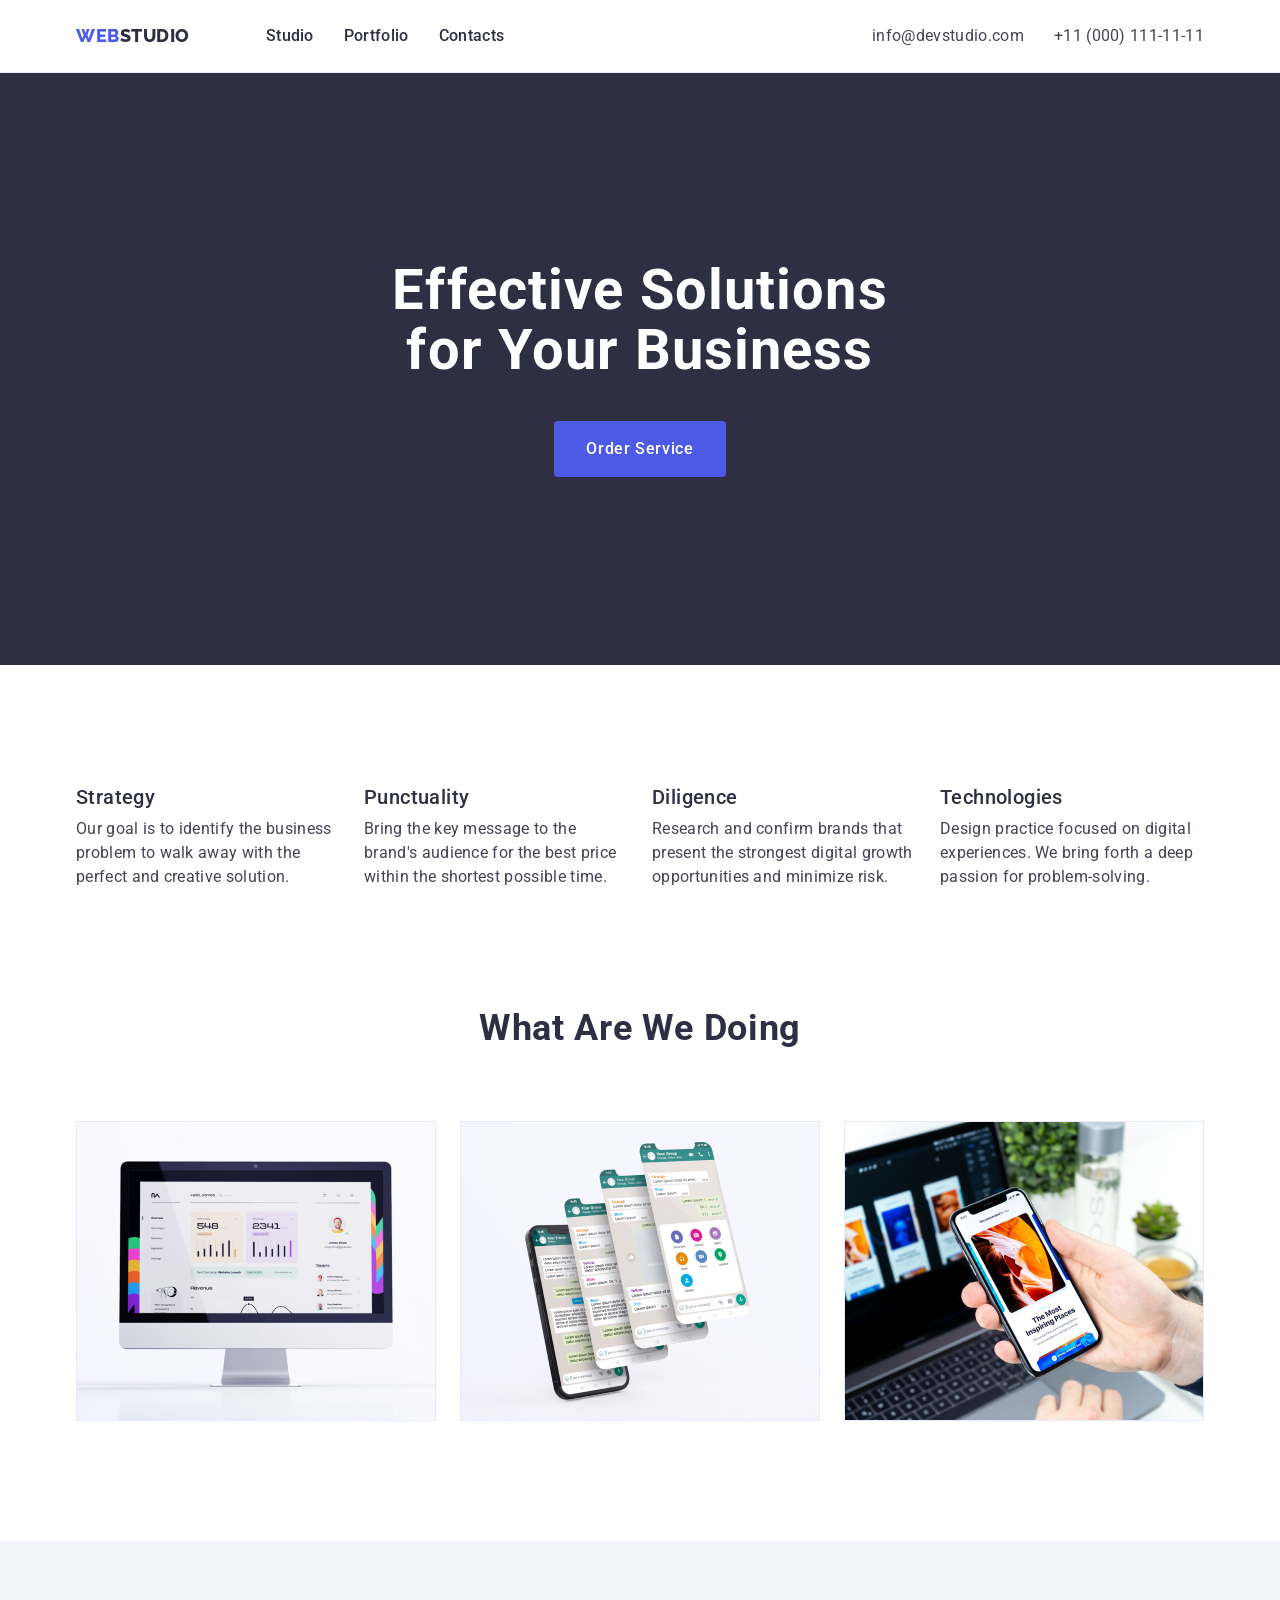
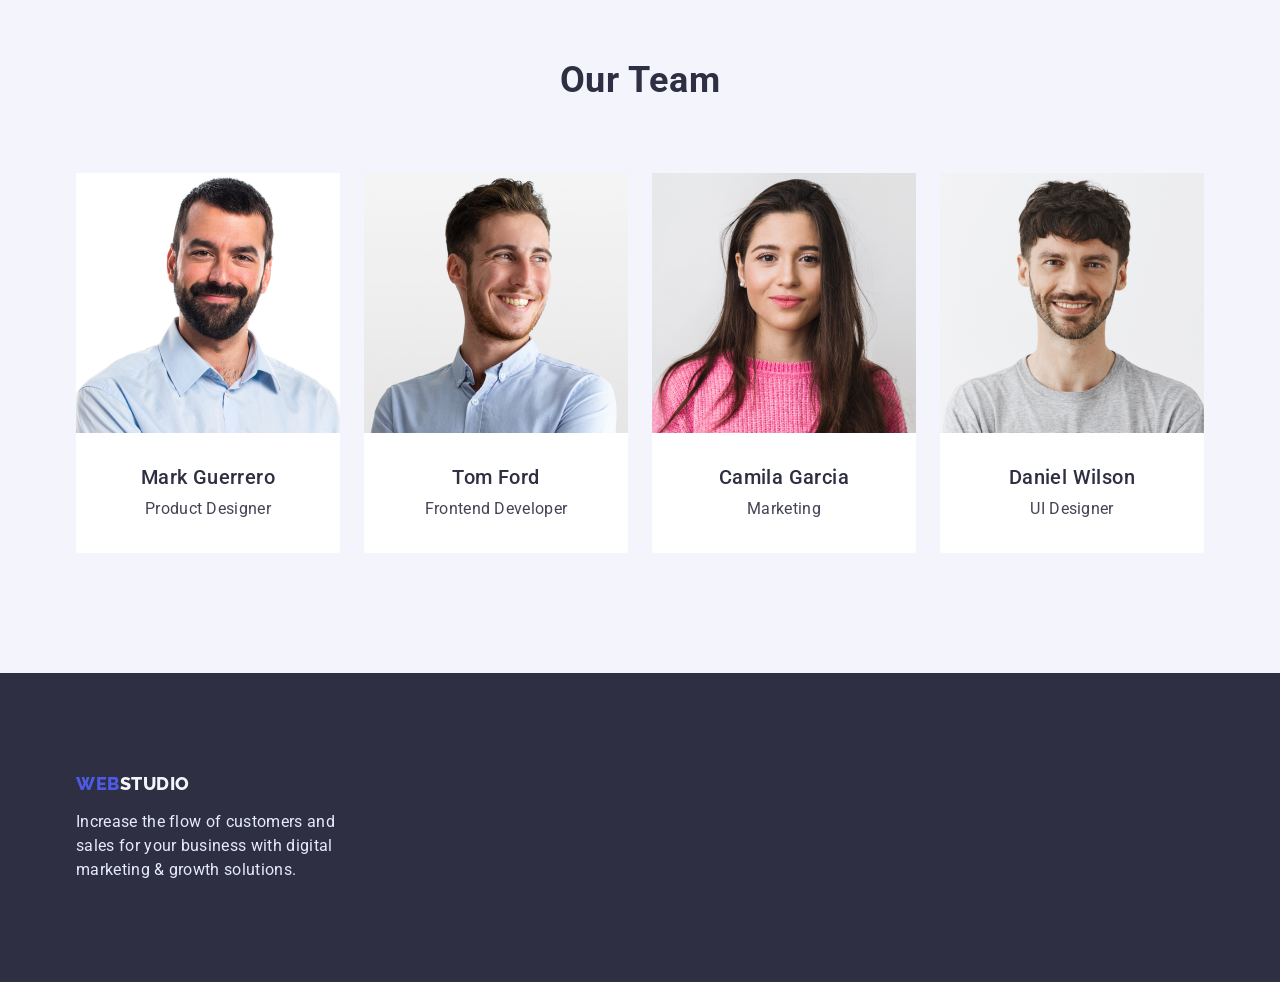
==== index.html @ 7008631b "1.3" ====
<!DOCTYPE html>
<html lang="en">
  <head>
    <meta charset="UTF-8" />
    <meta http-equiv="X-UA-Compatible" content="IE=edge" />
    <meta name="viewport" content="width=device-width, initial-scale=1.0" />
    <title>goit-markup-hw-03</title>
    <link rel="preconnect" href="https://fonts.googleapis.com" />
    <link rel="preconnect" href="https://fonts.gstatic.com" crossorigin />
    <link
      href="https://fonts.googleapis.com/css2?family=Raleway:wght@800&family=Roboto:wght@400;500;700;900&display=swap"
      rel="stylesheet"
    />
    <link
      rel="stylesheet"
      href="https://cdnjs.cloudflare.com/ajax/libs/modern-normalize/1.0.0/modern-normalize.min.css"
    />
    <link rel="stylesheet" href="./css/styles.css" />
  </head>
  <body>
    <!-- header -->
    <header class="header-styles header">
      <div class="container">
        <div class="header-container">
          <nav class="header-cont-nav">
            <a href="./index.html" class="logo-header"
              ><span class="logo-web">Web</span>Studio</a
            >
            <ul class="list-elements header-list-menu">
              <li>
                <a
                  href="./index.html"
                  class="navigation-link-styles header-nav-link"
                  >Studio</a
                >
              </li>
              <li>
                <a
                  href="./portfolio.html"
                  class="navigation-link-styles header-nav-link"
                  >Portfolio</a
                >
              </li>
              <li>
                <a href="" class="navigation-link-styles header-nav-link"
                  >Contacts</a
                >
              </li>
            </ul>
          </nav>
          <address>
            <ul class="list-elements header-list-menu">
              <li>
                <a href="mailto:info@devstudio.com" class="address-styles"
                  >info@devstudio.com</a
                >
              </li>
              <li>
                <a href="tel:+110001111111" class="address-styles"
                  >+11 (000) 111-11-11</a
                >
              </li>
            </ul>
          </address>
        </div>
      </div>
    </header>
    <!-- main -->
    <main>
      <!-- section one -->
      <section class="background-clr-sec-one section hero-sec-pos">
        <div class="container">
          <h1 class="hero-title">Effective Solutions for Your Business</h1>
          <button type="button" class="buttons buttons-hero-position">
            Order Service
          </button>
        </div>
      </section>
      <!-- section two -->
      <section class="section add-sec">
        <div class="container">
          <div class="section-two-container">
            <h2 class="title-section-two visually-hidden">Our advantages</h2>
            <ul class="list-elements sec-two-list">
              <li>
                <h3 class="heading-advantages title-sec-two-pos">Strategy</h3>
                <p class="description-advantages">
                  Our goal is to identify the business problem to walk away with
                  the perfect and creative solution.
                </p>
              </li>
              <li>
                <h3 class="heading-advantages title-sec-two-pos">
                  Punctuality
                </h3>
                <p class="description-advantages">
                  Bring the key message to the brand's audience for the best
                  price within the shortest possible time.
                </p>
              </li>
              <li>
                <h3 class="heading-advantages title-sec-two-pos">Diligence</h3>
                <p class="description-advantages">
                  Research and confirm brands that present the strongest digital
                  growth opportunities and minimize risk.
                </p>
              </li>
              <li>
                <h3 class="heading-advantages title-sec-two-pos">
                  Technologies
                </h3>
                <p class="description-advantages">
                  Design practice focused on digital experiences. We bring forth
                  a deep passion for problem-solving.
                </p>
              </li>
            </ul>
          </div>
        </div>
      </section>
      <!-- section three -->
      <section class="section">
        <div class="container">
          <h2 class="title-section-three">What are we doing</h2>
          <ul class="list-elements list-sec-three">
            <li>
              <img
                src="./images/rectangle-one-opt.jpg"
                alt="Web pages based on MacOS"
                width="360"
              />
            </li>
            <li>
              <img
                src="./images/rectangle-two-opt.jpg"
                alt="Mobile web pages"
                width="360"
              />
            </li>
            <li>
              <img
                src="./images/rectangle-three-opt.jpg"
                alt="Desktop web pages"
                width="360"
              />
            </li>
          </ul>
        </div>
      </section>
      <!-- section four  -->
      <section class="background-clr-sec-four section">
        <div class="container">
          <h2 class="title-section-four">Our Team</h2>
          <ul class="list-elements cards-team-list">
            <li class="team-cards-color">
              <img
                src="./images/mark-guerrero-opt.jpg"
                alt="Mark Guerrero"
                width="264"
              />
              <div class="team-cards-items">
                <h3 class="team-names">Mark Guerrero</h3>
                <p class="team-position">Product Designer</p>
              </div>
            </li>
            <li class="team-cards-color">
              <img src="./images/tom-ford-opt.jpg" alt="Tom Ford" width="264" />
              <div class="team-cards-items">
                <h3 class="team-names">Tom Ford</h3>
                <p class="team-position">Frontend Developer</p>
              </div>
            </li>
            <li class="team-cards-color">
              <img
                src="./images/camila-garcia-opt.jpg"
                alt="Camila Garcia"
                width="264"
              />
              <div class="team-cards-items">
                <h3 class="team-names">Camila Garcia</h3>
                <p class="team-position">Marketing</p>
              </div>
            </li>
            <li class="team-cards-color">
              <img
                src="./images/daniel-wilson-opt.jpg"
                alt="Daniel Wilson"
                width="264"
              />
              <div class="team-cards-items">
                <h3 class="team-names">Daniel Wilson</h3>
                <p class="team-position">UI Designer</p>
              </div>
            </li>
          </ul>
        </div>
      </section>
    </main>
    <!-- footer -->
    <footer class="background-clr-footer">
      <div class="container">
        <div class="footer-position">
          <a href="./index.html" class="logo-footer">
            <span class="logo-web">Web</span>Studio</a
          >

          <p class="footer-text">
            Increase the flow of customers and sales for your business with
            digital marketing & growth solutions.
          </p>
        </div>
      </div>
    </footer>
  </body>
</html>
---- css/styles.css ----
:root {
  --brand-background-color: #fff;
  --secondary-background-color: #2e2f42;
  --dark-logo-color: #2e2f42;
  --light-logo-color: #f4f4fd;
  --side-logo-color: #4d5ae5;
  --dark-bold-text-color: #2e2f42;
  --main-color-text: #434455;
  --hover-shift: #404bbf;
  --focus-shift: #404bbf;
  --light-text-color: #fff;
  --background-buttons-color: #4d5ae5;
  --background-color-team-cards: #fff;
  --footer-text-color: #e7e9fc;
  /* Portfolio */
  --background-btn-clr-portfolio: #f4f4fd;
  --clr-btn-portfolio: #4d5ae5;
}
/* body styles */
body {
  font-family: "Roboto", sans-serif;
  font-size: 16px;
  background-color: var(--brand-background-color);
  color: var(--main-color-text);
}

/* visually-hidden */
.visually-hidden {
  position: absolute;
  white-space: nowrap;
  width: 1px;
  height: 1px;
  overflow: hidden;
  border: 0;
  padding: 0;
  clip: rect(0 0 0 0);
  clip-path: inset(50%);
  margin: -1px;
}
/* header */

/* logo */
.logo-header {
  font-family: "Raleway", sans-serif;
  font-weight: 800;
  font-size: 18px;
  line-height: 1.33;
  color: var(--dark-logo-color);
  text-decoration: none;
  text-transform: uppercase;
  letter-spacing: 0.03em;
}
.logo-web {
  color: var(--side-logo-color);
}
.logo-footer {
  font-family: "Raleway", sans-serif;
  font-weight: 800;
  font-size: 18px;
  line-height: 1.17;
  color: var(--light-logo-color);
  text-decoration: none;
  text-transform: uppercase;
  letter-spacing: 0.03em;
}
/* list-elements */
.list-elements {
  list-style-type: none;
}
/* navigation-links */
.navigation-link-styles {
  color: var(--dark-bold-text-color);
  text-decoration: none;
  font-weight: 500;
  line-height: 1.5;
  letter-spacing: 0.02em;
}
.navigation-link-styles:hover {
  color: var(--hover-shift);
}
.navigation-link-styles:focus {
  color: var(--focus-shift);
}
/* header-address */
.address-styles {
  color: var(--main-color-text);
  font-style: normal;
  text-decoration: none;
  line-height: 1.5;
  letter-spacing: 0.02em;
}
.address-styles:hover {
  color: var(--hover-shift);
}
.address-styles:focus {
  color: var(--focus-shift);
}
/* section one */
.background-clr-sec-one {
  background-color: var(--secondary-background-color);
}
.hero-title {
  font-size: 56px;
  line-height: 1.07;
  font-weight: 700;
  color: var(--light-text-color);
  letter-spacing: 0.02em;
}
.buttons {
  background-color: var(--background-buttons-color);
  border-radius: 4px;
  border: none;
  color: var(--light-text-color);
  font-family: "Roboto", sans-serif;
  font-style: normal;
  font-size: 16px;
  line-height: 1.5;
  font-weight: 500;
  cursor: pointer;
  letter-spacing: 0.04em;
}
.buttons:hover {
  background-color: var(--hover-shift);
}
.buttons:focus {
  background-color: var(--focus-shift);
}
/* section two */
.title-section-two {
  font-weight: 700;
  color: var(--dark-bold-text-color);
  font-size: 36px;
  line-height: 1.11;
  text-transform: capitalize;
}
.heading-advantages {
  font-weight: 500;
  font-size: 20px;
  line-height: 1.2;
  color: var(--dark-bold-text-color);
  letter-spacing: 0.02em;
}
.description-advantages {
  letter-spacing: 0.02em;
  line-height: 1.5;
}
/* section three */
.title-section-three {
  font-weight: 700;
  color: var(--dark-bold-text-color);
  font-size: 36px;
  line-height: 1.11;
  letter-spacing: 0.02em;
  text-transform: capitalize;
}
/* section four */
.background-clr-sec-four {
  background-color: #f4f4fd;
}
.title-section-four {
  font-weight: 700;
  color: var(--dark-bold-text-color);
  font-size: 36px;
  line-height: 1.11;
  letter-spacing: 0.02em;
  text-transform: capitalize;
}
.team-names {
  font-weight: 500;
  font-size: 20px;
  line-height: 1.2;
  color: var(--dark-bold-text-color);
  letter-spacing: 0.02em;
}
.team-position {
  line-height: 1.5;
  letter-spacing: 0.02em;
}
.team-cards-color {
  background-color: var(--background-color-team-cards);
}
/* footer */
.background-clr-footer {
  background-color: var(--secondary-background-color);
}
.footer-text {
  color: var(--footer-text-color);
  letter-spacing: 0.02em;
  line-height: 1.5;
}

/* portfolio page */
.title-portfolio {
  font-weight: 700;
  color: var(--dark-bold-text-color);
  font-size: 36px;
  line-height: 1.11;
  letter-spacing: 0.02em;
}
.title-projects {
  font-weight: 500;
  font-size: 20px;
  line-height: 1.2;
  color: var(--dark-bold-text-color);
  letter-spacing: 0.02em;
}
.category-name-projects {
  letter-spacing: 0.02em;
  line-height: 1.5;
  color: var(--main-color-text);
}
.portfolio-links-cards {
  text-decoration: none;
}
.btn-portfolio {
  background-color: var(--background-btn-clr-portfolio);
  border-radius: 4px;
  border: 1px solid #e7e9fc;
  color: var(--clr-btn-portfolio);
  font-family: "Roboto", sans-serif;
  font-style: normal;
  font-size: 16px;
  line-height: 1.5;
  font-weight: 500;
  cursor: pointer;
  letter-spacing: 0.04em;
}
.btn-portfolio:hover {
  background-color: #404bbf;
  color: #fff;
  border-color: transparent;
}
.btn-portfolio:focus {
  background-color: #404bbf;
  color: #fff;
  border-color: transparent;
}

/* Location of elements on the page */

/* selectors styles */
p,
ul,
h1,
h2,
h3,
h4,
h5,
h6 {
  margin: 0;
  padding: 0;
}
/* container */
.container {
  margin: 0 auto;
  width: 100%;
  max-width: 1158px;
  padding: 0 15px;
}
.section {
  padding: 120px 0;
}
.add-sec {
  padding-bottom: 0px;
}
img {
  display: block;
  min-width: 100%;
  height: auto;
}
/* title */
.hero-title {
  margin-bottom: 48px;
}
.background-clr-sec-one {
  padding: 188px 0;
}
.title-section-three {
  margin-bottom: 72px;
}
.title-section-four {
  margin-bottom: 72px;
}
/* header-posiition */
.header {
  border-bottom: 1px solid #e7e9fc;
}
.header-container {
  display: flex;
  align-items: center;
}
.header-cont-nav {
  display: flex;
  align-items: center;
  flex-grow: 1;
  gap: 76px;
}
.header-list-menu {
  display: flex;
  gap: 30px;
}
.header-nav-link {
  padding: 24px 0;
  display: block;
}
/* hero-section-position */
.hero-title {
  margin: 0 auto;
  width: 496px;
}
.buttons-hero-position {
  margin-top: 40px;
  padding: 16px 32px;
}
.hero-sec-pos {
  text-align: center;
}
/* section-two-position */
.section-two-container {
  display: flex;
}
.sec-two-list {
  display: flex;
  gap: 24px;
}
.sec-two-list > li {
  flex-basis: calc((100% - 72px) / 4);
}
.title-sec-two-pos {
  margin-bottom: 8px;
}
/* section-three-position */
.list-sec-three {
  display: flex;
  gap: 24px;
}
.title-section-three {
  text-align: center;
}

/* section-four-position */
.title-section-four {
  text-align: center;
}
.cards-team-list {
  display: flex;
  gap: 24px;
  flex-wrap: wrap;
}
.team-cards-items {
  text-align: center;
  padding: 32px 16px;
}
.team-cards-color {
  border-radius: 0px 0px 4px 4px;
}
.team-names {
  margin-bottom: 8px;
}
/* footer-position */
.footer-text {
  width: 264px;
  margin-top: 16px;
}
.background-clr-footer {
  padding: 100px 0;
}

/* Portfolio-page*/
.portfilio-sec-pos {
  padding-top: 96px;
  padding-bottom: 120px;
}
.portfolio-list-buttons {
  display: flex;
  margin-bottom: 72px;
  gap: 24px;
  justify-content: center;
}
.btn-portfolio {
  padding: 12px 24px;
}
.portfolio-list-elem {
  display: flex;
  flex-wrap: wrap;
  row-gap: 48px;
  column-gap: 24px;
}
.port-list-elem-text {
  padding: 32px 0;
  padding-left: 16px;
  border: 1px solid #e7e9fc;
  border-top: 0px;
}
.title-projects {
  margin-bottom: 8px;
}
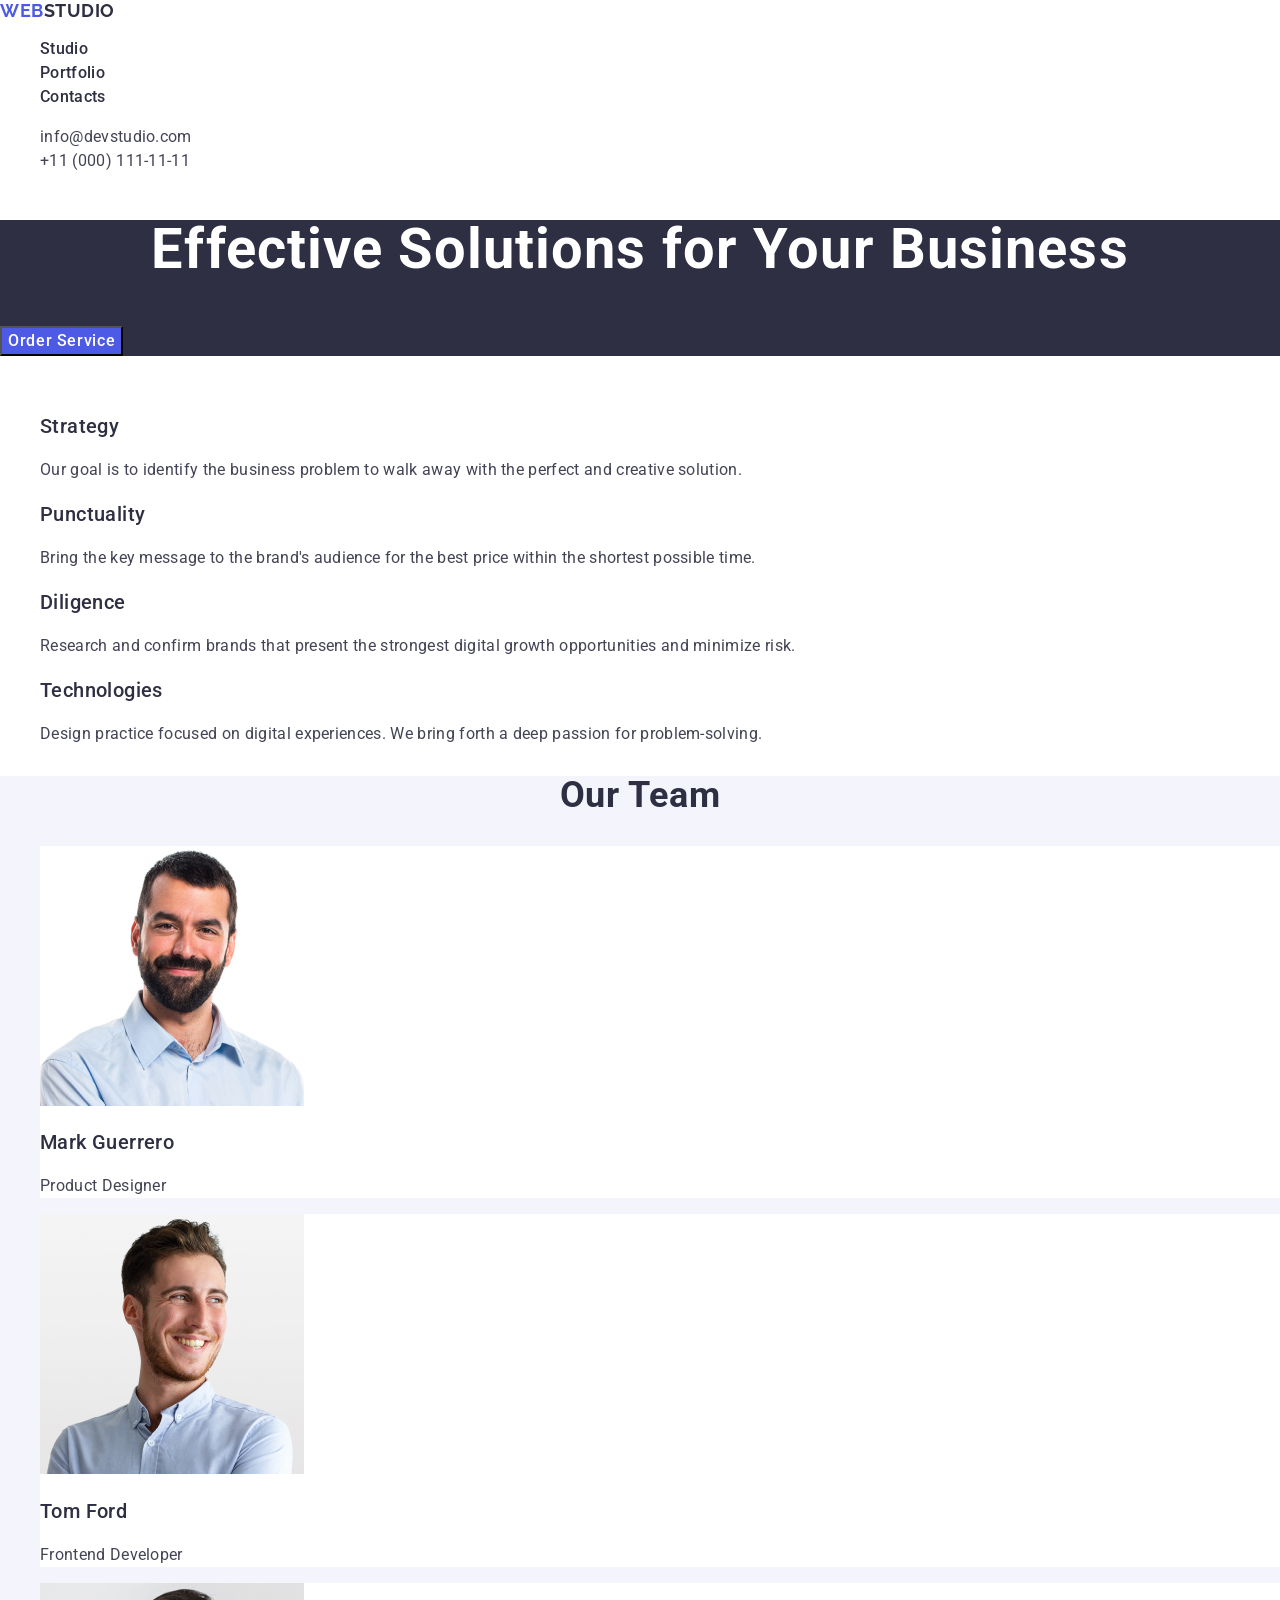
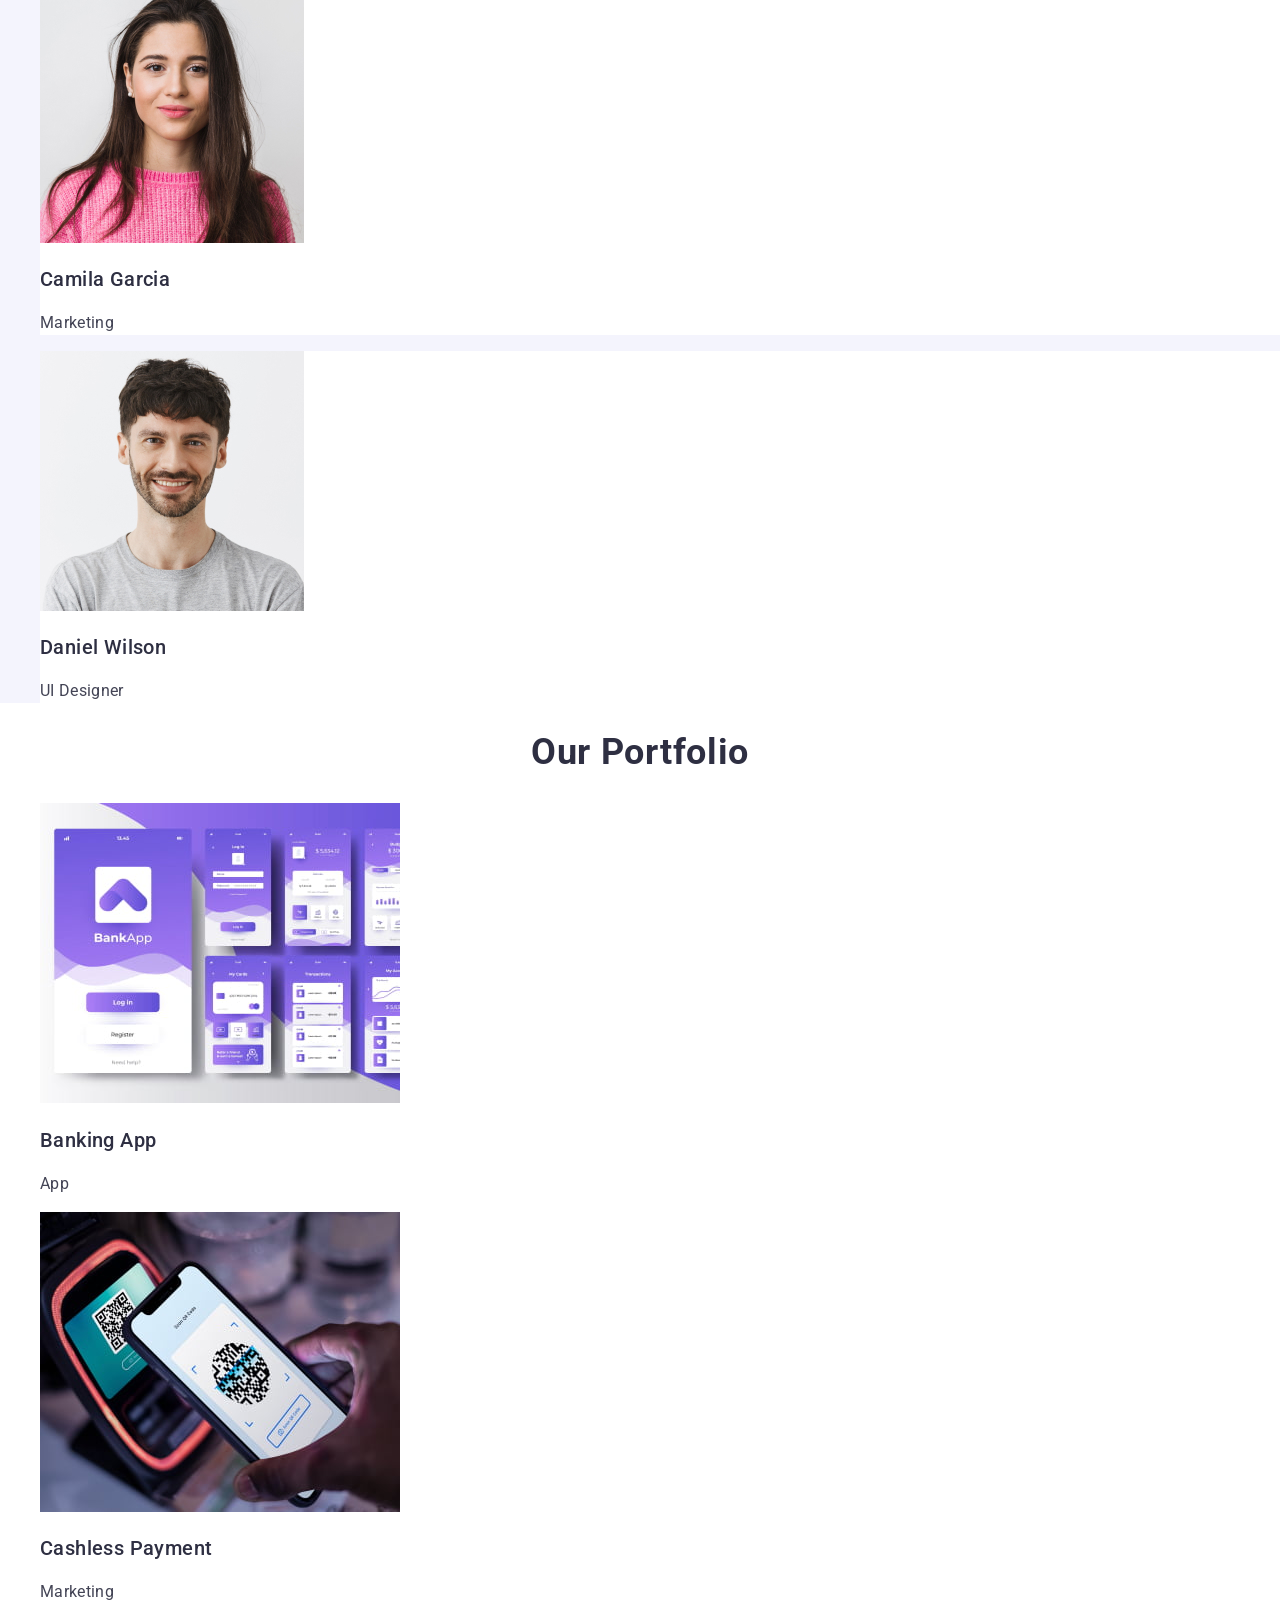
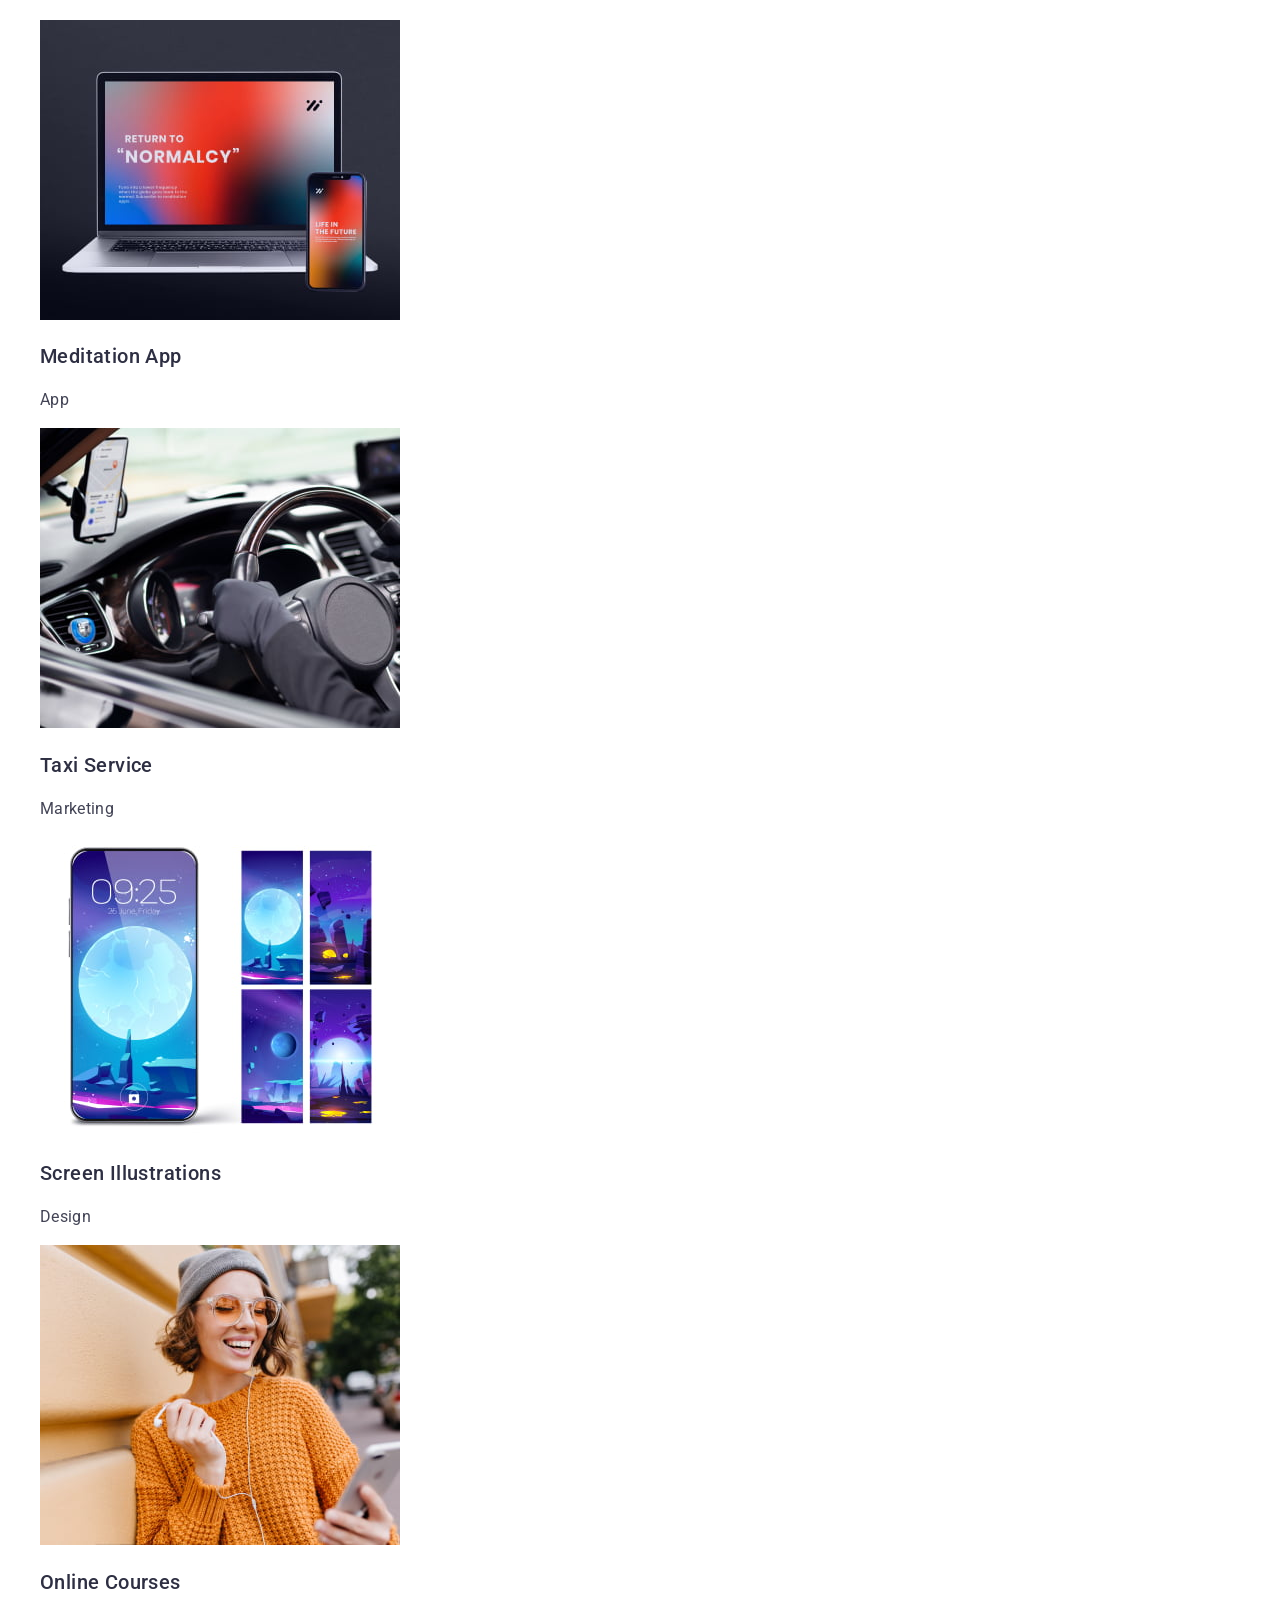
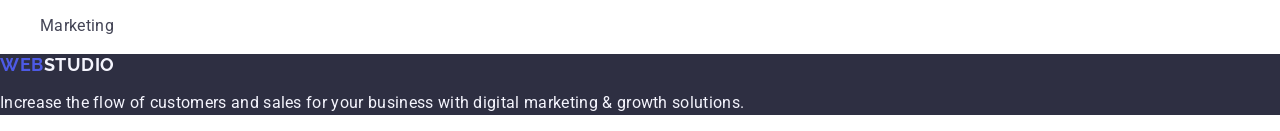
==== commit 38a0d392: "Initial commit" ====
--- a/index.html
+++ b/index.html
@@ -4,7 +4,7 @@
     <meta charset="UTF-8" />
     <meta http-equiv="X-UA-Compatible" content="IE=edge" />
     <meta name="viewport" content="width=device-width, initial-scale=1.0" />
-    <title>goit-markup-hw-03</title>
+    <title>goit-markup-hw-02</title>
     <link rel="preconnect" href="https://fonts.googleapis.com" />
     <link rel="preconnect" href="https://fonts.gstatic.com" crossorigin />
     <link
@@ -19,197 +19,195 @@
   </head>
   <body>
     <!-- header -->
-    <header class="header-styles header">
-      <div class="container">
-        <div class="header-container">
-          <nav class="header-cont-nav">
-            <a href="./index.html" class="logo-header"
-              ><span class="logo-web">Web</span>Studio</a
+    <header class="header-styles">
+      <nav>
+        <a href="./index.html" class="logo-header"
+          >Web<span class="logo-web">Studio</span></a
+        >
+        <ul class="list-elements">
+          <li>
+            <a href="./index.html" class="navigation-link-styles">Studio</a>
+          </li>
+          <li>
+            <a href="" class="navigation-link-styles"
+              >Portfolio</a
             >
-            <ul class="list-elements header-list-menu">
-              <li>
-                <a
-                  href="./index.html"
-                  class="navigation-link-styles header-nav-link"
-                  >Studio</a
-                >
-              </li>
-              <li>
-                <a
-                  href="./portfolio.html"
-                  class="navigation-link-styles header-nav-link"
-                  >Portfolio</a
-                >
-              </li>
-              <li>
-                <a href="" class="navigation-link-styles header-nav-link"
-                  >Contacts</a
-                >
-              </li>
-            </ul>
-          </nav>
-          <address>
-            <ul class="list-elements header-list-menu">
-              <li>
-                <a href="mailto:info@devstudio.com" class="address-styles"
-                  >info@devstudio.com</a
-                >
-              </li>
-              <li>
-                <a href="tel:+110001111111" class="address-styles"
-                  >+11 (000) 111-11-11</a
-                >
-              </li>
-            </ul>
-          </address>
-        </div>
-      </div>
+          </li>
+          <li><a href="" class="navigation-link-styles">Contacts</a></li>
+        </ul>
+      </nav>
+      <address class="address-style">
+        <ul class="list-elements">
+          <li>
+            <a href="mailto:info@devstudio.com" class="address-styles"
+              >info@devstudio.com</a
+            >
+          </li>
+          <li>
+            <a href="tel:+110001111111" class="address-styles"
+              >+11 (000) 111-11-11</a
+            >
+          </li>
+        </ul>
+      </address>
     </header>
     <!-- main -->
     <main>
       <!-- section one -->
-      <section class="background-clr-sec-one section hero-sec-pos">
-        <div class="container">
-          <h1 class="hero-title">Effective Solutions for Your Business</h1>
-          <button type="button" class="buttons buttons-hero-position">
-            Order Service
-          </button>
-        </div>
+      <section class="background-clr-sec-one">
+        <h1 class="hero-title">Effective Solutions for Your Business</h1>
+        <button type="button" class="buttons">Order Service</button>
       </section>
       <!-- section two -->
-      <section class="section add-sec">
-        <div class="container">
-          <div class="section-two-container">
-            <h2 class="title-section-two visually-hidden">Our advantages</h2>
-            <ul class="list-elements sec-two-list">
-              <li>
-                <h3 class="heading-advantages title-sec-two-pos">Strategy</h3>
-                <p class="description-advantages">
-                  Our goal is to identify the business problem to walk away with
-                  the perfect and creative solution.
-                </p>
-              </li>
-              <li>
-                <h3 class="heading-advantages title-sec-two-pos">
-                  Punctuality
-                </h3>
-                <p class="description-advantages">
-                  Bring the key message to the brand's audience for the best
-                  price within the shortest possible time.
-                </p>
-              </li>
-              <li>
-                <h3 class="heading-advantages title-sec-two-pos">Diligence</h3>
-                <p class="description-advantages">
-                  Research and confirm brands that present the strongest digital
-                  growth opportunities and minimize risk.
-                </p>
-              </li>
-              <li>
-                <h3 class="heading-advantages title-sec-two-pos">
-                  Technologies
-                </h3>
-                <p class="description-advantages">
-                  Design practice focused on digital experiences. We bring forth
-                  a deep passion for problem-solving.
-                </p>
-              </li>
-            </ul>
-          </div>
-        </div>
-      </section>
-      <!-- section three -->
-      <section class="section">
-        <div class="container">
-          <h2 class="title-section-three">What are we doing</h2>
-          <ul class="list-elements list-sec-three">
-            <li>
-              <img
-                src="./images/rectangle-one-opt.jpg"
-                alt="Web pages based on MacOS"
-                width="360"
-              />
-            </li>
-            <li>
-              <img
-                src="./images/rectangle-two-opt.jpg"
-                alt="Mobile web pages"
-                width="360"
-              />
-            </li>
-            <li>
-              <img
-                src="./images/rectangle-three-opt.jpg"
-                alt="Desktop web pages"
-                width="360"
-              />
-            </li>
-          </ul>
-        </div>
-      </section>
-      <!-- section four  -->
-      <section class="background-clr-sec-four section">
-        <div class="container">
-          <h2 class="title-section-four">Our Team</h2>
-          <ul class="list-elements cards-team-list">
-            <li class="team-cards-color">
-              <img
-                src="./images/mark-guerrero-opt.jpg"
-                alt="Mark Guerrero"
-                width="264"
-              />
-              <div class="team-cards-items">
-                <h3 class="team-names">Mark Guerrero</h3>
-                <p class="team-position">Product Designer</p>
-              </div>
-            </li>
-            <li class="team-cards-color">
-              <img src="./images/tom-ford-opt.jpg" alt="Tom Ford" width="264" />
-              <div class="team-cards-items">
-                <h3 class="team-names">Tom Ford</h3>
-                <p class="team-position">Frontend Developer</p>
-              </div>
-            </li>
-            <li class="team-cards-color">
-              <img
-                src="./images/camila-garcia-opt.jpg"
-                alt="Camila Garcia"
-                width="264"
-              />
-              <div class="team-cards-items">
-                <h3 class="team-names">Camila Garcia</h3>
-                <p class="team-position">Marketing</p>
-              </div>
-            </li>
-            <li class="team-cards-color">
-              <img
-                src="./images/daniel-wilson-opt.jpg"
-                alt="Daniel Wilson"
-                width="264"
-              />
-              <div class="team-cards-items">
-                <h3 class="team-names">Daniel Wilson</h3>
-                <p class="team-position">UI Designer</p>
-              </div>
-            </li>
-          </ul>
-        </div>
+      <section>
+        <h2 class="title-section-two visually-hidden">Our advantages</h2>
+        <ul class="list-elements">
+          <li>
+            <h3 class="heading-advantages">Strategy</h3>
+            <p class="description-advantages">
+              Our goal is to identify the business problem to walk away with the
+              perfect and creative solution.
+            </p>
+          </li>
+          <li>
+            <h3 class="heading-advantages">Punctuality</h3>
+            <p class="description-advantages">
+              Bring the key message to the brand's audience for the best price
+              within the shortest possible time.
+            </p>
+          </li>
+          <li>
+            <h3 class="heading-advantages">Diligence</h3>
+            <p class="description-advantages">
+              Research and confirm brands that present the strongest digital
+              growth opportunities and minimize risk.
+            </p>
+          </li>
+          <li>
+            <h3 class="heading-advantages">Technologies</h3>
+            <p class="description-advantages">
+              Design practice focused on digital experiences. We bring forth a
+              deep passion for problem-solving.
+            </p>
+          </li>
+        </ul>
+      </section>
+      <!-- section three  -->
+      <section class="background-clr-sec-four">
+        <h2 class="title-section-four">Our Team</h2>
+        <ul class="list-elements">
+          <li class="team-cards-color">
+            <img
+              src="./images/mark-guerrero-opt.jpg"
+              alt="Mark Guerrero"
+              width="264"
+            />
+            <h3 class="team-names">Mark Guerrero</h3>
+            <p class="team-text">Product Designer</p>
+          </li>
+          <li class="team-cards-color">
+            <img src="./images/tom-ford-opt.jpg" alt="Tom Ford" width="264" />
+            <h3 class="team-names">Tom Ford</h3>
+            <p class="team-text">Frontend Developer</p>
+          </li>
+          <li class="team-cards-color">
+            <img
+              src="./images/camila-garcia-opt.jpg"
+              alt="Camila Garcia"
+              width="264"
+            />
+            <h3 class="team-names">Camila Garcia</h3>
+            <p class="team-text">Marketing</p>
+          </li>
+          <li class="team-cards-color">
+            <img
+              src="./images/daniel-wilson-opt.jpg"
+              alt="Daniel Wilson"
+              width="264"
+            />
+            <h3 class="team-names">Daniel Wilson</h3>
+            <p class="team-text">UI Designer</p>
+          </li>
+        </ul>
+      </section>
+      <!-- section four -->
+      <section>
+        <h2 class="title-section-four">Our Portfolio</h2>
+        <ul class="list-elements">
+          <li>
+          
+              <img
+                src="./images/portfolio/project-card-one-opt.jpg"
+                alt="Banking App"
+                width="360"
+                height="300"
+              />
+              <h3 class="title-projects">Banking App</h3>
+              <p class="category-name-projects">App</p>
+        
+          </li>
+          <li>
+            
+              <img
+                src="./images/portfolio/project-card-two-opt.jpg"
+                alt="Cashless Payment"
+                width="360"
+                height="300"
+              />
+              <h3 class="title-projects">Cashless Payment</h3>
+              <p class="category-name-projects">Marketing</p>
+          </li>
+          <li>
+              <img
+                src="./images/portfolio/project-card-three-opt.jpg"
+                alt="Meditaion App"
+                width="360"
+                height="300"
+              /><h3 class="title-projects">Meditation App</h3>
+              <p class="category-name-projects">App</p>
+          </li>
+          <li>
+              <img
+                src="./images/portfolio/project-card-four-opt.jpg"
+                alt="Taxi Service"
+                width="360"
+                height="300"
+              />
+              <h3 class="title-projects">Taxi Service</h3>
+              <p class="category-name-projects">Marketing</p>
+          </li>
+          <li>
+              <img
+                src="./images/portfolio/project-card-five-opt.jpg"
+                alt="Screen Illustrations"
+                width="360"
+                height="300"
+              />
+              <h3 class="title-projects">Screen Illustrations</h3>
+              <p class="category-name-projects">Design</p>
+          </li>
+          <li>
+              <img
+                src="./images/portfolio/project-card-six-opt.jpg"
+                alt="Online Courses"
+                width="360"
+                height="300"
+              />
+              <h3 class="title-projects">Online Courses</h3>
+              <p class="category-name-projects">Marketing</p>
+        </ul>
       </section>
     </main>
     <!-- footer -->
     <footer class="background-clr-footer">
-      <div class="container">
-        <div class="footer-position">
-          <a href="./index.html" class="logo-footer">
-            <span class="logo-web">Web</span>Studio</a
-          >
+      <a href="./index.html" class="logo-footer">
+      Web<span class="logo-web-footer">Studio</span></a
+      >
 
-          <p class="footer-text">
-            Increase the flow of customers and sales for your business with
-            digital marketing & growth solutions.
-          </p>
-        </div>
-      </div>
+      <p class="footer-text">
+        Increase the flow of customers and sales for your business with digital
+        marketing & growth solutions.
+      </p>
     </footer>
   </body>
 </html>
--- a/css/styles.css
+++ b/css/styles.css
@@ -1,9 +1,9 @@
 :root {
   --brand-background-color: #fff;
   --secondary-background-color: #2e2f42;
-  --dark-logo-color: #2e2f42;
-  --light-logo-color: #f4f4fd;
-  --side-logo-color: #4d5ae5;
+  --dark-logo-color: #4d5ae5;
+  --light-logo-color: #4d5ae5;
+  --side-logo-color: #2e2f42;
   --dark-bold-text-color: #2e2f42;
   --main-color-text: #434455;
   --hover-shift: #404bbf;
@@ -11,28 +11,22 @@
   --light-text-color: #fff;
   --background-buttons-color: #4d5ae5;
   --background-color-team-cards: #fff;
-  --footer-text-color: #e7e9fc;
+  --footer-text-color: #F4F4FD;
   /* Portfolio */
   --background-btn-clr-portfolio: #f4f4fd;
   --clr-btn-portfolio: #4d5ae5;
 }
-/* body styles */
+/* body styles */ 
 body {
   font-family: "Roboto", sans-serif;
   font-size: 16px;
   background-color: var(--brand-background-color);
   color: var(--main-color-text);
 }
-
 /* visually-hidden */
 .visually-hidden {
-  position: absolute;
   white-space: nowrap;
-  width: 1px;
-  height: 1px;
   overflow: hidden;
-  border: 0;
-  padding: 0;
   clip: rect(0 0 0 0);
   clip-path: inset(50%);
   margin: -1px;
@@ -42,17 +36,25 @@
 /* logo */
 .logo-header {
   font-family: "Raleway", sans-serif;
-  font-weight: 800;
+  font-weight: 700;
   font-size: 18px;
-  line-height: 1.33;
+  line-height: 1.17;
   color: var(--dark-logo-color);
   text-decoration: none;
   text-transform: uppercase;
   letter-spacing: 0.03em;
 }
+/* address style */
+.address-style {
+  font-style: normal
+}
 .logo-web {
   color: var(--side-logo-color);
 }
+.logo-web-footer {
+  color: #f4f4fd
+}
+/* logo footer */
 .logo-footer {
   font-family: "Raleway", sans-serif;
   font-weight: 800;
@@ -62,6 +64,7 @@
   text-decoration: none;
   text-transform: uppercase;
   letter-spacing: 0.03em;
+  font-weight: 700
 }
 /* list-elements */
 .list-elements {
@@ -105,11 +108,10 @@
   font-weight: 700;
   color: var(--light-text-color);
   letter-spacing: 0.02em;
+  text-align: center 
 }
 .buttons {
   background-color: var(--background-buttons-color);
-  border-radius: 4px;
-  border: none;
   color: var(--light-text-color);
   font-family: "Roboto", sans-serif;
   font-style: normal;
@@ -164,6 +166,7 @@
   line-height: 1.11;
   letter-spacing: 0.02em;
   text-transform: capitalize;
+  text-align: center 
 }
 .team-names {
   font-weight: 500;
@@ -172,7 +175,7 @@
   color: var(--dark-bold-text-color);
   letter-spacing: 0.02em;
 }
-.team-position {
+.team-text {
   line-height: 1.5;
   letter-spacing: 0.02em;
 }
@@ -209,189 +212,4 @@
   line-height: 1.5;
   color: var(--main-color-text);
 }
-.portfolio-links-cards {
-  text-decoration: none;
-}
-.btn-portfolio {
-  background-color: var(--background-btn-clr-portfolio);
-  border-radius: 4px;
-  border: 1px solid #e7e9fc;
-  color: var(--clr-btn-portfolio);
-  font-family: "Roboto", sans-serif;
-  font-style: normal;
-  font-size: 16px;
-  line-height: 1.5;
-  font-weight: 500;
-  cursor: pointer;
-  letter-spacing: 0.04em;
-}
-.btn-portfolio:hover {
-  background-color: #404bbf;
-  color: #fff;
-  border-color: transparent;
-}
-.btn-portfolio:focus {
-  background-color: #404bbf;
-  color: #fff;
-  border-color: transparent;
-}
 
-/* Location of elements on the page */
-
-/* selectors styles */
-p,
-ul,
-h1,
-h2,
-h3,
-h4,
-h5,
-h6 {
-  margin: 0;
-  padding: 0;
-}
-/* container */
-.container {
-  margin: 0 auto;
-  width: 100%;
-  max-width: 1158px;
-  padding: 0 15px;
-}
-.section {
-  padding: 120px 0;
-}
-.add-sec {
-  padding-bottom: 0px;
-}
-img {
-  display: block;
-  min-width: 100%;
-  height: auto;
-}
-/* title */
-.hero-title {
-  margin-bottom: 48px;
-}
-.background-clr-sec-one {
-  padding: 188px 0;
-}
-.title-section-three {
-  margin-bottom: 72px;
-}
-.title-section-four {
-  margin-bottom: 72px;
-}
-/* header-posiition */
-.header {
-  border-bottom: 1px solid #e7e9fc;
-}
-.header-container {
-  display: flex;
-  align-items: center;
-}
-.header-cont-nav {
-  display: flex;
-  align-items: center;
-  flex-grow: 1;
-  gap: 76px;
-}
-.header-list-menu {
-  display: flex;
-  gap: 30px;
-}
-.header-nav-link {
-  padding: 24px 0;
-  display: block;
-}
-/* hero-section-position */
-.hero-title {
-  margin: 0 auto;
-  width: 496px;
-}
-.buttons-hero-position {
-  margin-top: 40px;
-  padding: 16px 32px;
-}
-.hero-sec-pos {
-  text-align: center;
-}
-/* section-two-position */
-.section-two-container {
-  display: flex;
-}
-.sec-two-list {
-  display: flex;
-  gap: 24px;
-}
-.sec-two-list > li {
-  flex-basis: calc((100% - 72px) / 4);
-}
-.title-sec-two-pos {
-  margin-bottom: 8px;
-}
-/* section-three-position */
-.list-sec-three {
-  display: flex;
-  gap: 24px;
-}
-.title-section-three {
-  text-align: center;
-}
-
-/* section-four-position */
-.title-section-four {
-  text-align: center;
-}
-.cards-team-list {
-  display: flex;
-  gap: 24px;
-  flex-wrap: wrap;
-}
-.team-cards-items {
-  text-align: center;
-  padding: 32px 16px;
-}
-.team-cards-color {
-  border-radius: 0px 0px 4px 4px;
-}
-.team-names {
-  margin-bottom: 8px;
-}
-/* footer-position */
-.footer-text {
-  width: 264px;
-  margin-top: 16px;
-}
-.background-clr-footer {
-  padding: 100px 0;
-}
-
-/* Portfolio-page*/
-.portfilio-sec-pos {
-  padding-top: 96px;
-  padding-bottom: 120px;
-}
-.portfolio-list-buttons {
-  display: flex;
-  margin-bottom: 72px;
-  gap: 24px;
-  justify-content: center;
-}
-.btn-portfolio {
-  padding: 12px 24px;
-}
-.portfolio-list-elem {
-  display: flex;
-  flex-wrap: wrap;
-  row-gap: 48px;
-  column-gap: 24px;
-}
-.port-list-elem-text {
-  padding: 32px 0;
-  padding-left: 16px;
-  border: 1px solid #e7e9fc;
-  border-top: 0px;
-}
-.title-projects {
-  margin-bottom: 8px;
-}
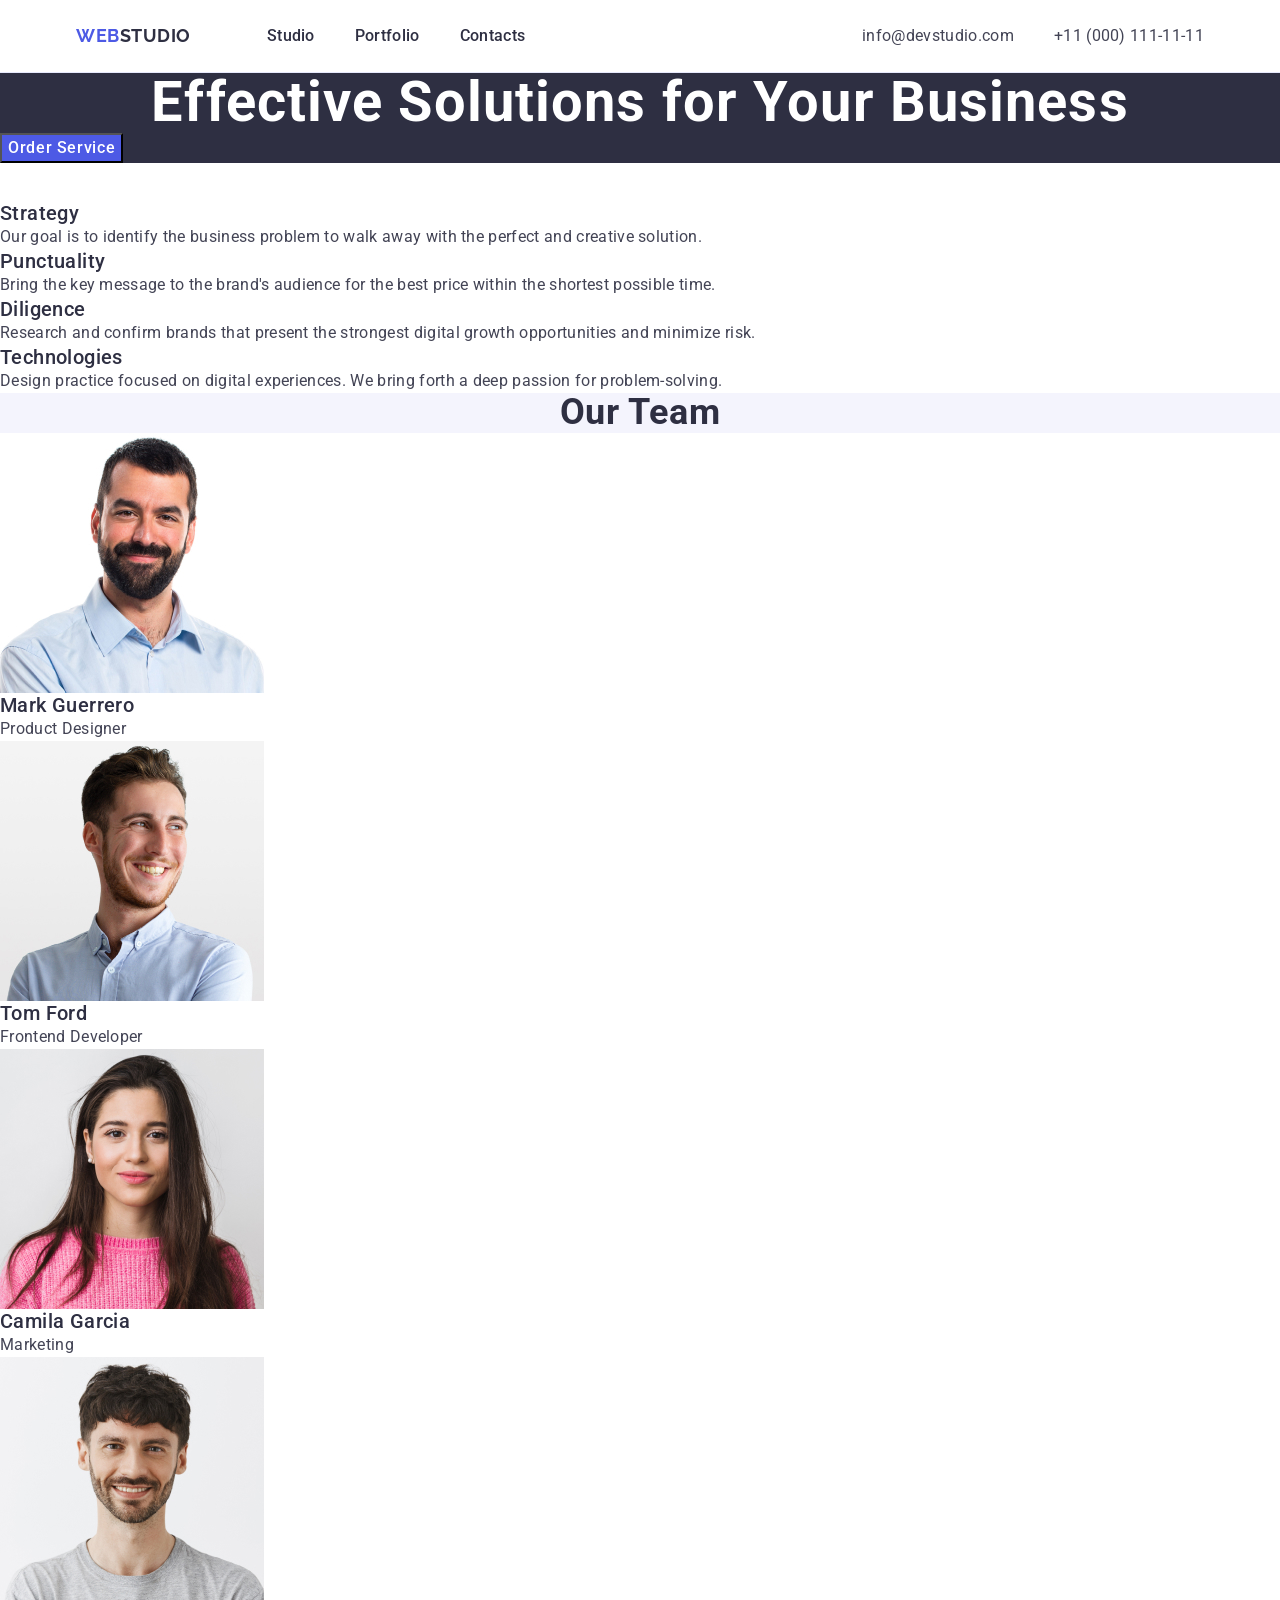
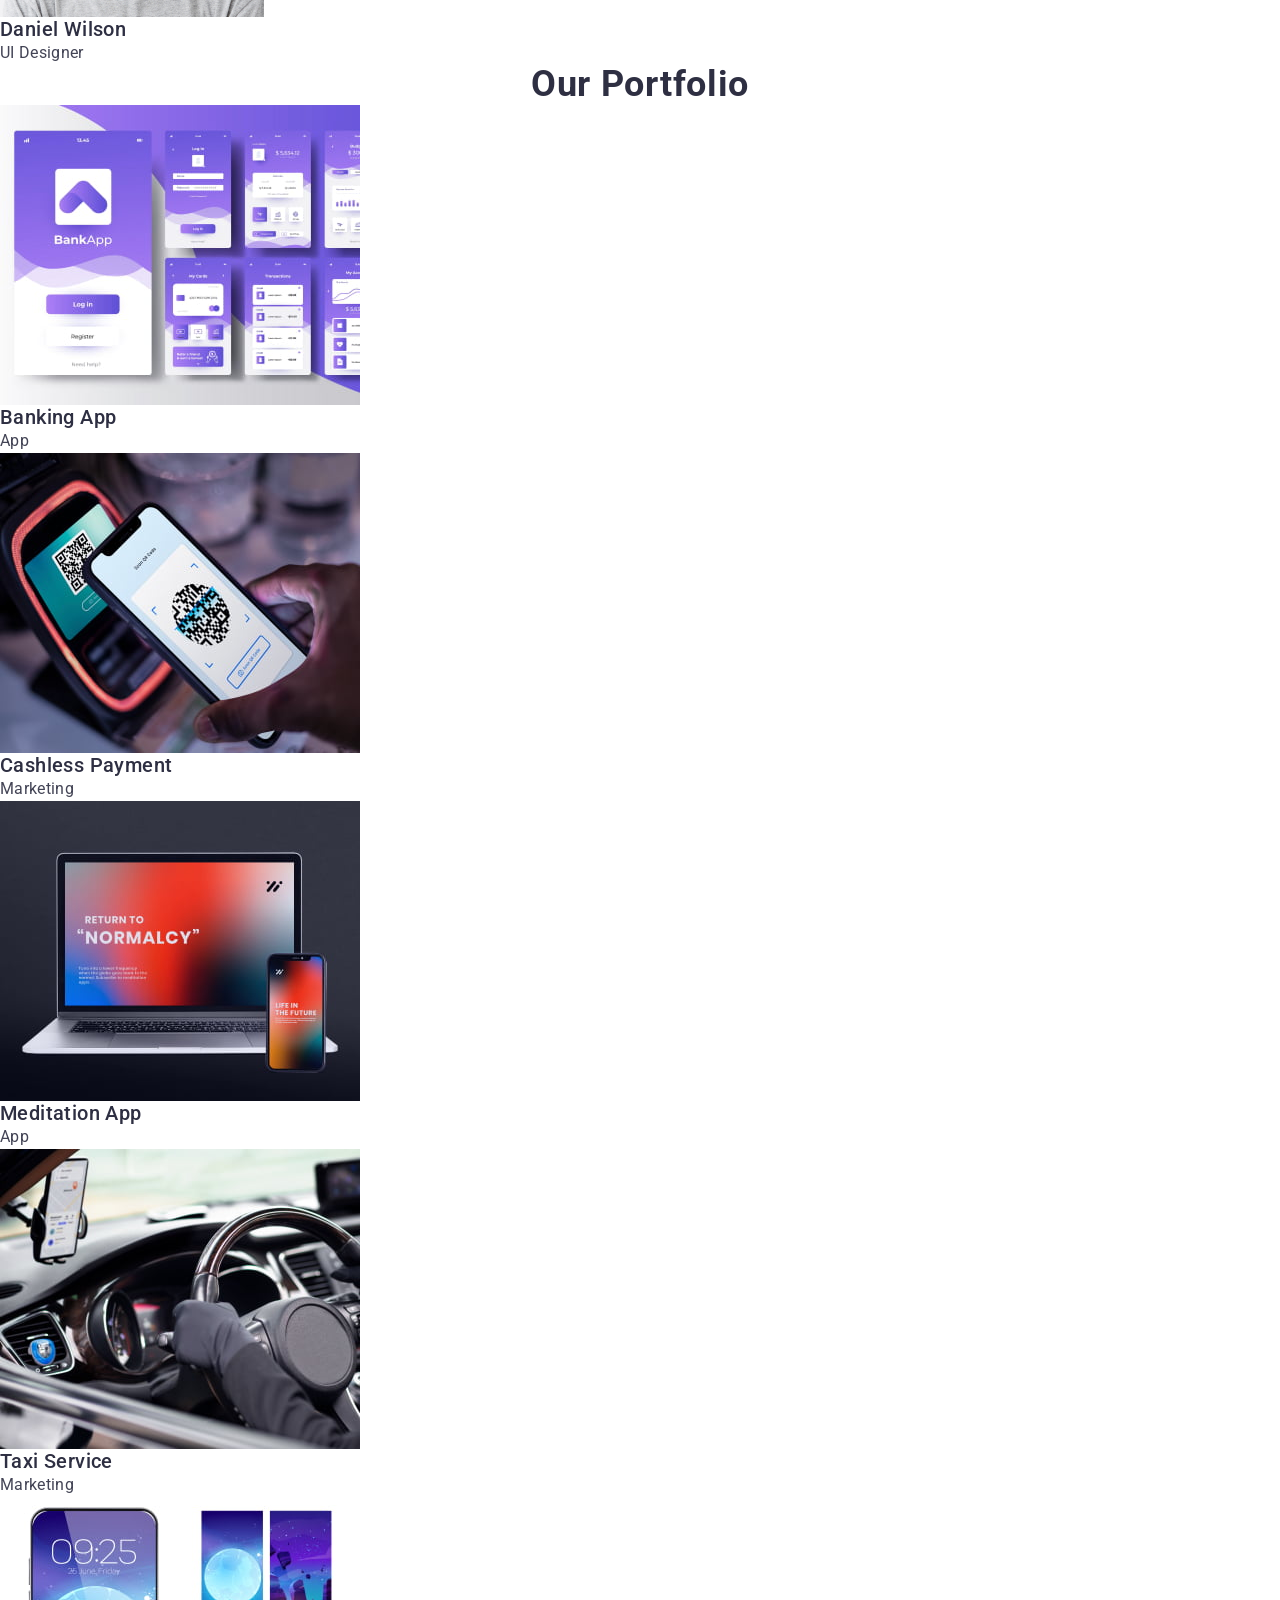
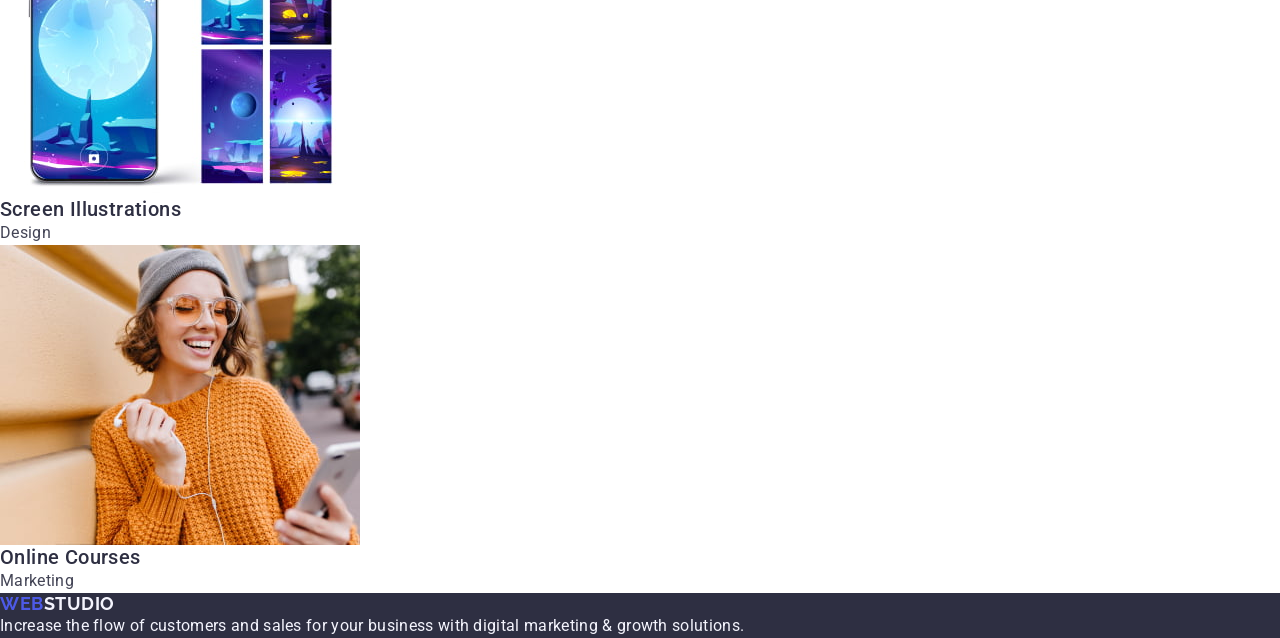
==== commit 83e3d162: "3.1. розсташування херер" ====
--- a/index.html
+++ b/index.html
@@ -20,36 +20,37 @@
   <body>
     <!-- header -->
     <header class="header-styles">
-      <nav>
-        <a href="./index.html" class="logo-header"
-          >Web<span class="logo-web">Studio</span></a
-        >
-        <ul class="list-elements">
-          <li>
-            <a href="./index.html" class="navigation-link-styles">Studio</a>
-          </li>
-          <li>
-            <a href="" class="navigation-link-styles"
-              >Portfolio</a
-            >
-          </li>
-          <li><a href="" class="navigation-link-styles">Contacts</a></li>
-        </ul>
-      </nav>
-      <address class="address-style">
-        <ul class="list-elements">
-          <li>
-            <a href="mailto:info@devstudio.com" class="address-styles"
-              >info@devstudio.com</a
-            >
-          </li>
-          <li>
-            <a href="tel:+110001111111" class="address-styles"
-              >+11 (000) 111-11-11</a
-            >
-          </li>
-        </ul>
-      </address>
+     <div class="container header-container"> 
+    <nav class="header-nav">
+      <a href="./index.html" class="logo-header logo-style-header"
+        >Web<span class="logo-web">Studio</span></a
+      >
+      <ul class="list-elements nav-list">
+        <li>
+          <a href="./index.html" class="navigation-link-styles nav-link-list">Studio</a>
+        </li>
+        <li>
+          <a href="" class="navigation-link-styles nav-link-list"
+            >Portfolio</a
+          >
+        </li>
+        <li><a href="" class="navigation-link-styles nav-link-list">Contacts</a></li>
+      </ul>
+    </nav>
+    <address class="address-style">
+      <ul class="list-elements address-list">
+        <li>
+          <a href="mailto:info@devstudio.com" class="address-styles"
+            >info@devstudio.com</a
+          >
+        </li>
+        <li>
+          <a href="tel:+110001111111" class="address-styles"
+            >+11 (000) 111-11-11</a
+          >
+        </li>
+      </ul>
+    </address></div>
     </header>
     <!-- main -->
     <main>
--- a/css/styles.css
+++ b/css/styles.css
@@ -33,6 +33,70 @@
 }
 /* header */
 
+.header-styles {
+  border-bottom: 1px solid #e7e9fc
+}
+
+.header-nav {
+  display: flex;
+  align-items: center;
+}
+.header-container {
+  display: flex;
+  align-items: center;
+}
+
+.nav-list {
+  display: flex;
+  align-items: center;
+  gap: 40px;
+}
+
+.address-list {
+  display: flex;
+  align-items: center;
+  gap: 40px;
+}
+
+.logo-style-header {
+  padding: 24px 0;
+  margin-right: 76px;
+}
+
+.nav-link-list {
+  display: block;
+  padding: 24px 0;
+}
+
+/* Location of elements on the page */
+
+p,
+h1,
+h2,
+h3,
+h4,
+h5,
+h6 {
+  margin: 0;
+}
+
+ul {
+  margin: 0;
+  padding-left: 0;
+}
+
+img {
+  display: block;
+}
+
+.container { 
+  max-width: 1158px; 
+  padding-left: 15px; 
+  padding-right: 15px; 
+  margin-left: auto;
+  margin-right: auto; 
+  }
+  
 /* logo */
 .logo-header {
   font-family: "Raleway", sans-serif;
@@ -46,7 +110,8 @@
 }
 /* address style */
 .address-style {
-  font-style: normal
+  font-style: normal;
+  margin-left: auto;
 }
 .logo-web {
   color: var(--side-logo-color);
@@ -91,6 +156,8 @@
   text-decoration: none;
   line-height: 1.5;
   letter-spacing: 0.02em;
+  display: block;
+  padding: 24px 0;
 }
 .address-styles:hover {
   color: var(--hover-shift);
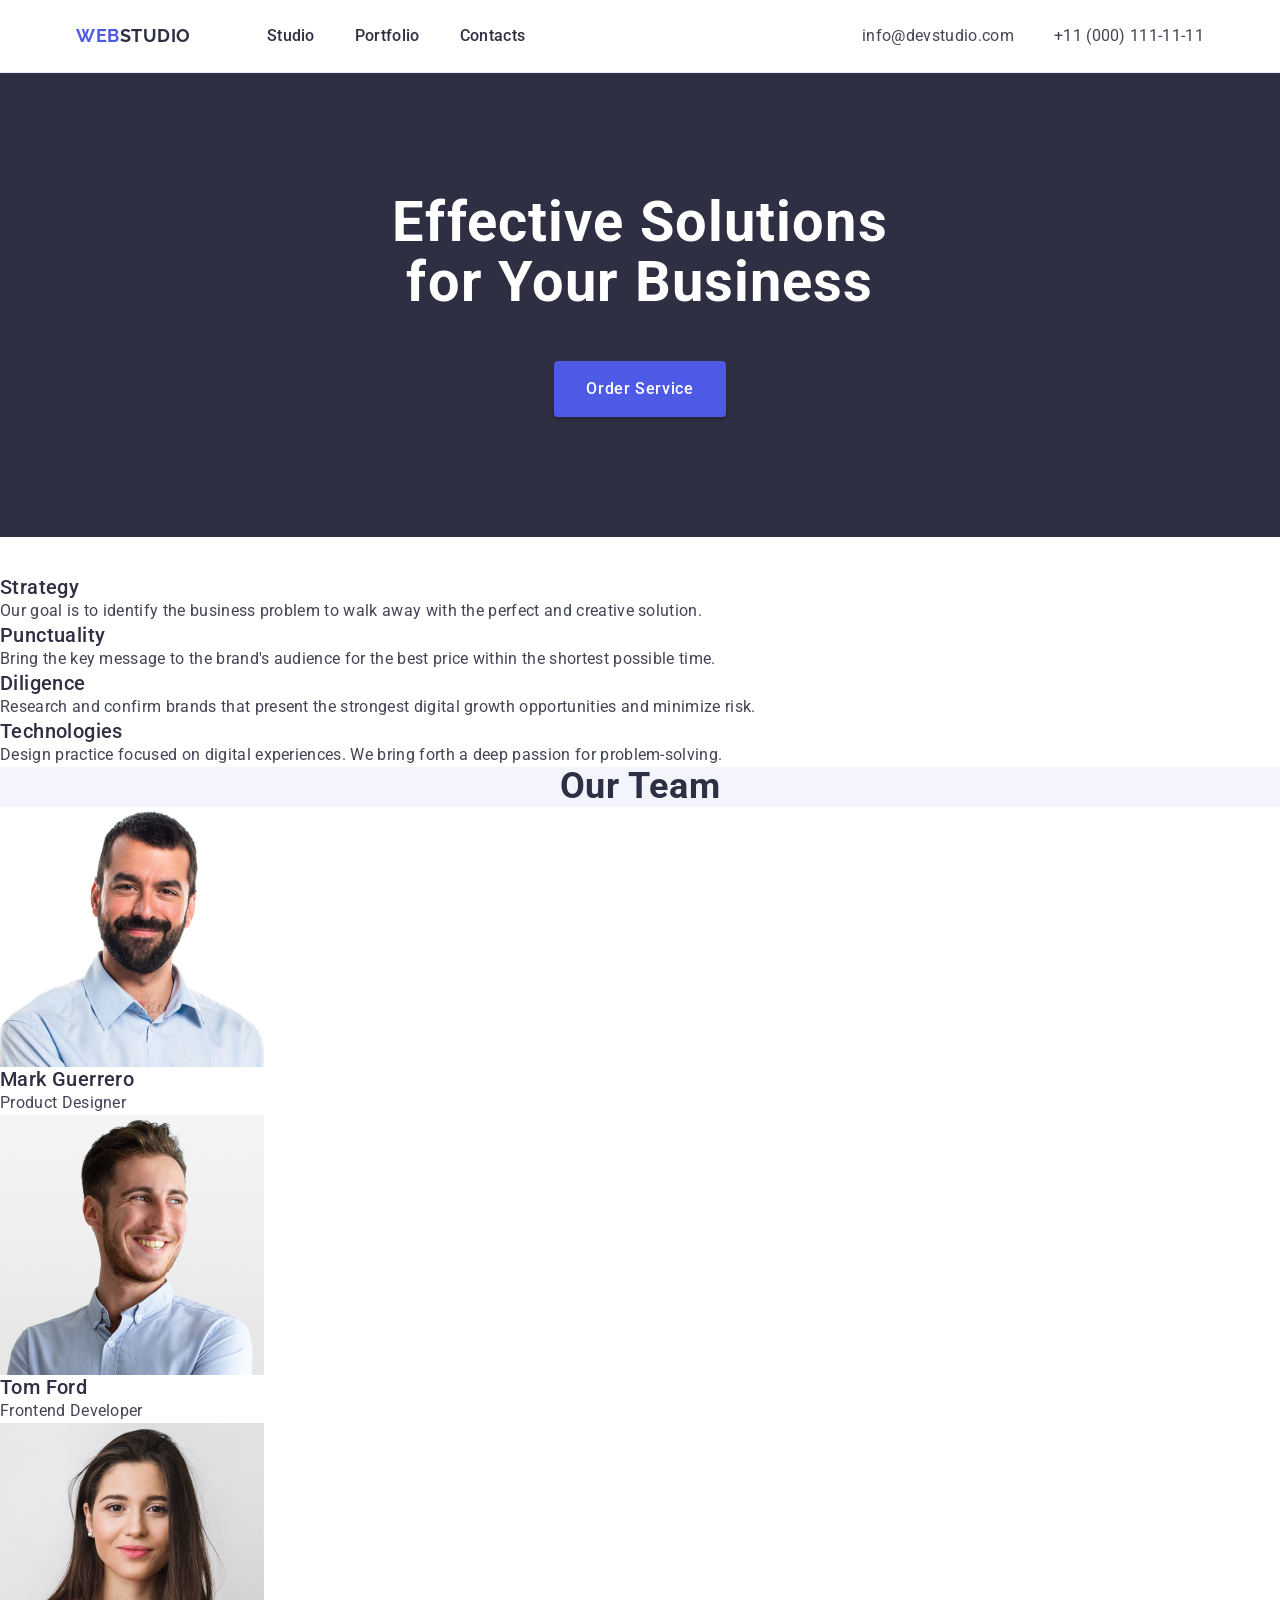
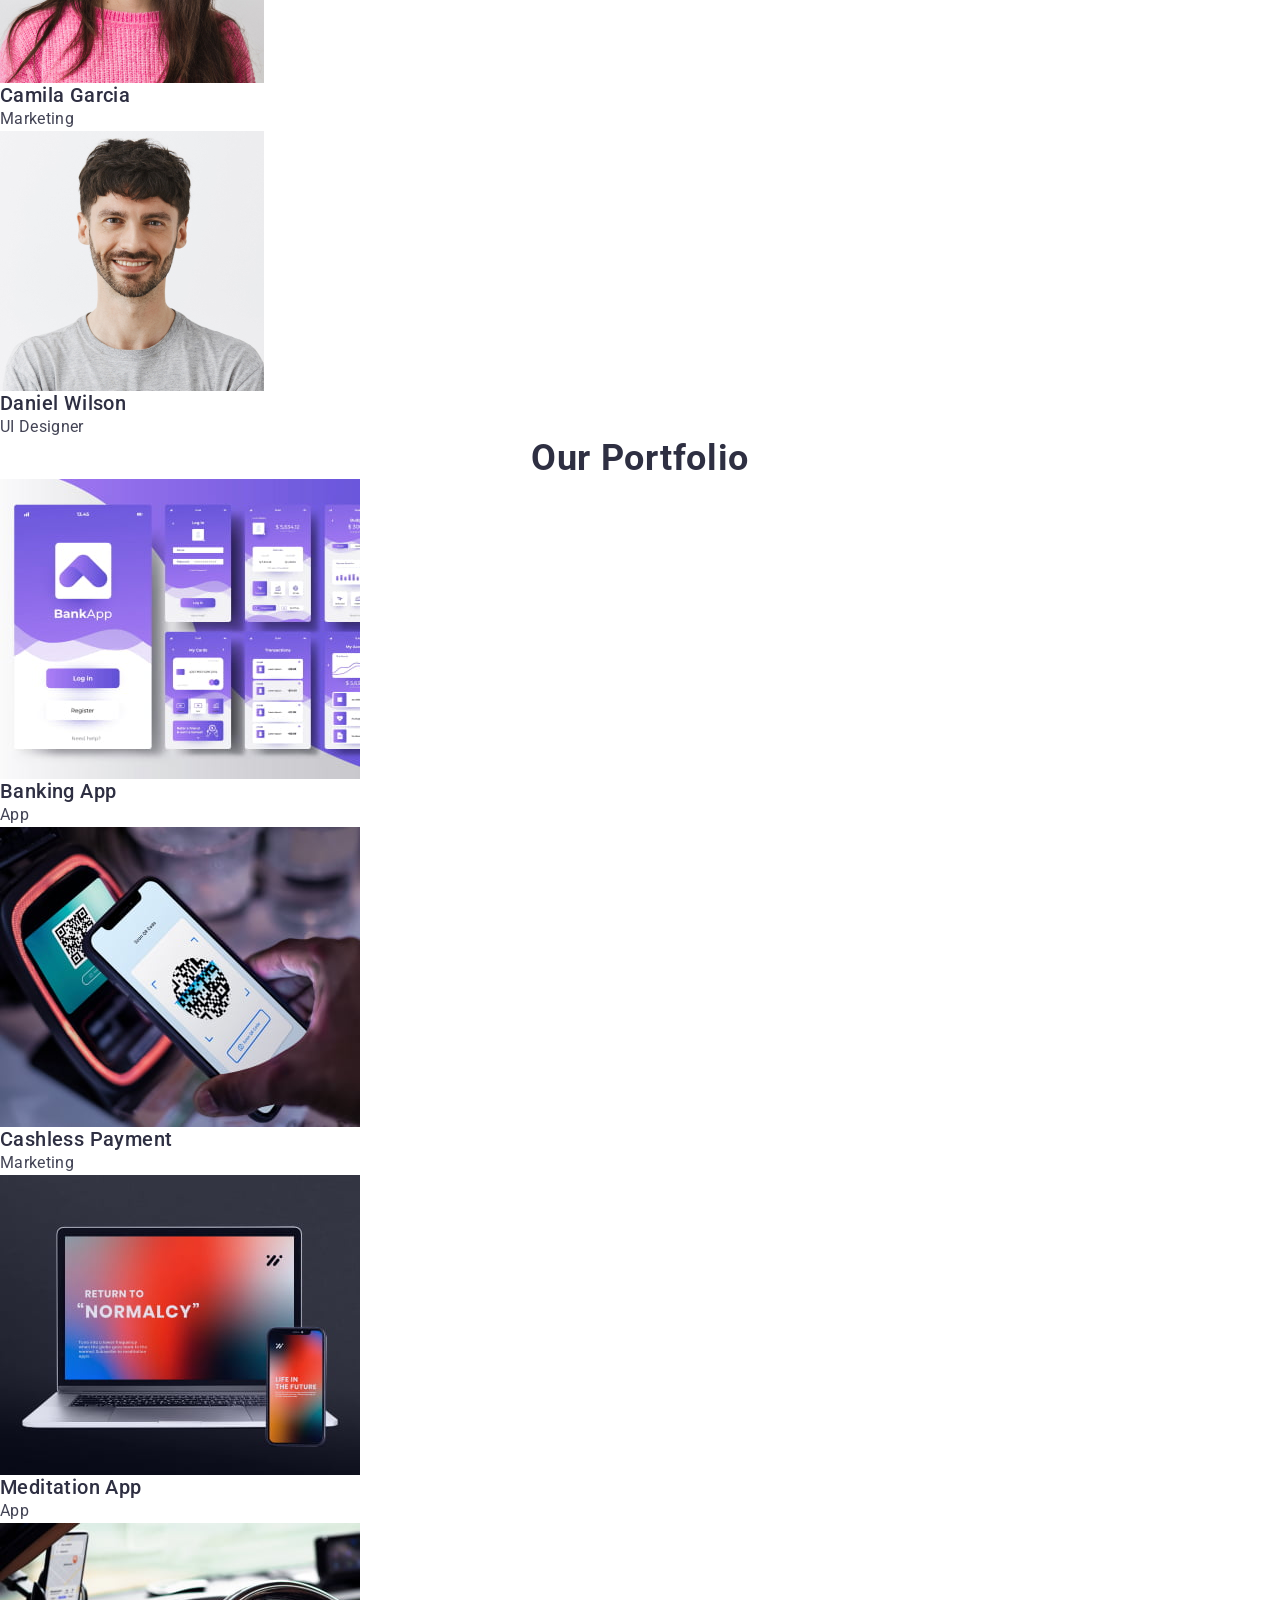
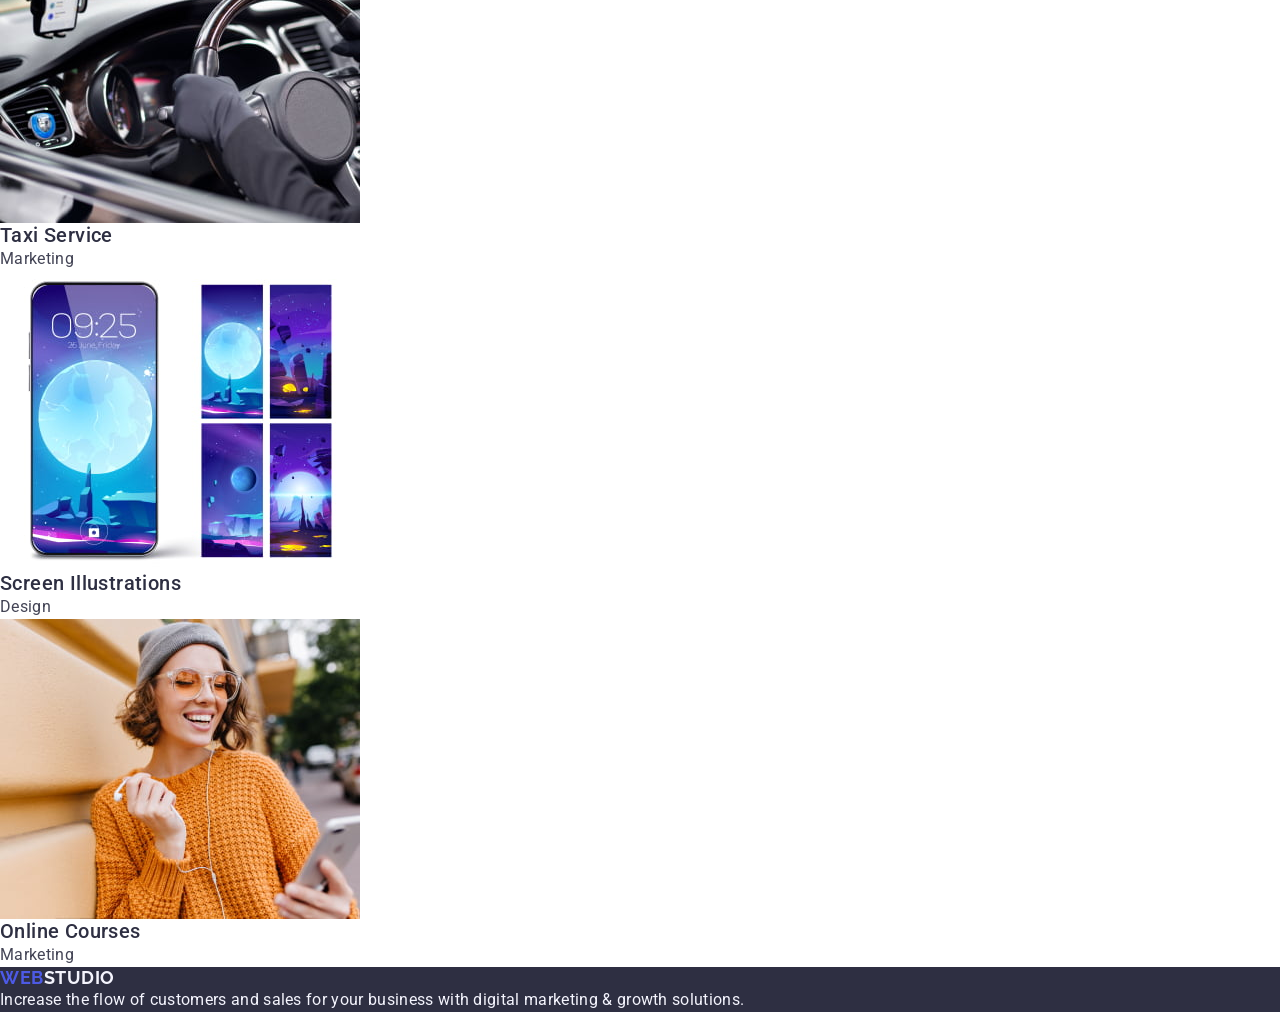
==== commit 904264c1: "3.1.1" ====
--- a/index.html
+++ b/index.html
@@ -56,8 +56,10 @@
     <main>
       <!-- section one -->
       <section class="background-clr-sec-one">
-        <h1 class="hero-title">Effective Solutions for Your Business</h1>
-        <button type="button" class="buttons">Order Service</button>
+        <div class="container section">
+          <h1 class="hero-title hero-margin">Effective Solutions for Your Business</h1>
+          <button type="button" class="buttons style-but">Order Service</button>
+        </div>
       </section>
       <!-- section two -->
       <section>
--- a/css/styles.css
+++ b/css/styles.css
@@ -96,6 +96,10 @@
   margin-left: auto;
   margin-right: auto; 
   }
+
+  .section {
+    padding: 120px 0; 
+  }
   
 /* logo */
 .logo-header {
@@ -175,8 +179,16 @@
   font-weight: 700;
   color: var(--light-text-color);
   letter-spacing: 0.02em;
-  text-align: center 
-}
+  text-align: center
+  }
+
+  .hero-margin {
+    width: 496px;
+    margin-left: auto;
+    margin-right: auto;
+  }
+
+  /* button-hero section */
 .buttons {
   background-color: var(--background-buttons-color);
   color: var(--light-text-color);
@@ -194,6 +206,19 @@
 .buttons:focus {
   background-color: var(--focus-shift);
 }
+
+.style-but {
+  display: block;
+ margin-left: auto;
+ margin-right: auto;
+ margin-top: 48px;
+ padding: 16px 32px;
+ border-radius: 4px;
+ box-shadow: 0 4px 4px 0 rgba(0, 0, 0, 0.15);
+ border:transparent;
+}
+
+
 /* section two */
 .title-section-two {
   font-weight: 700;
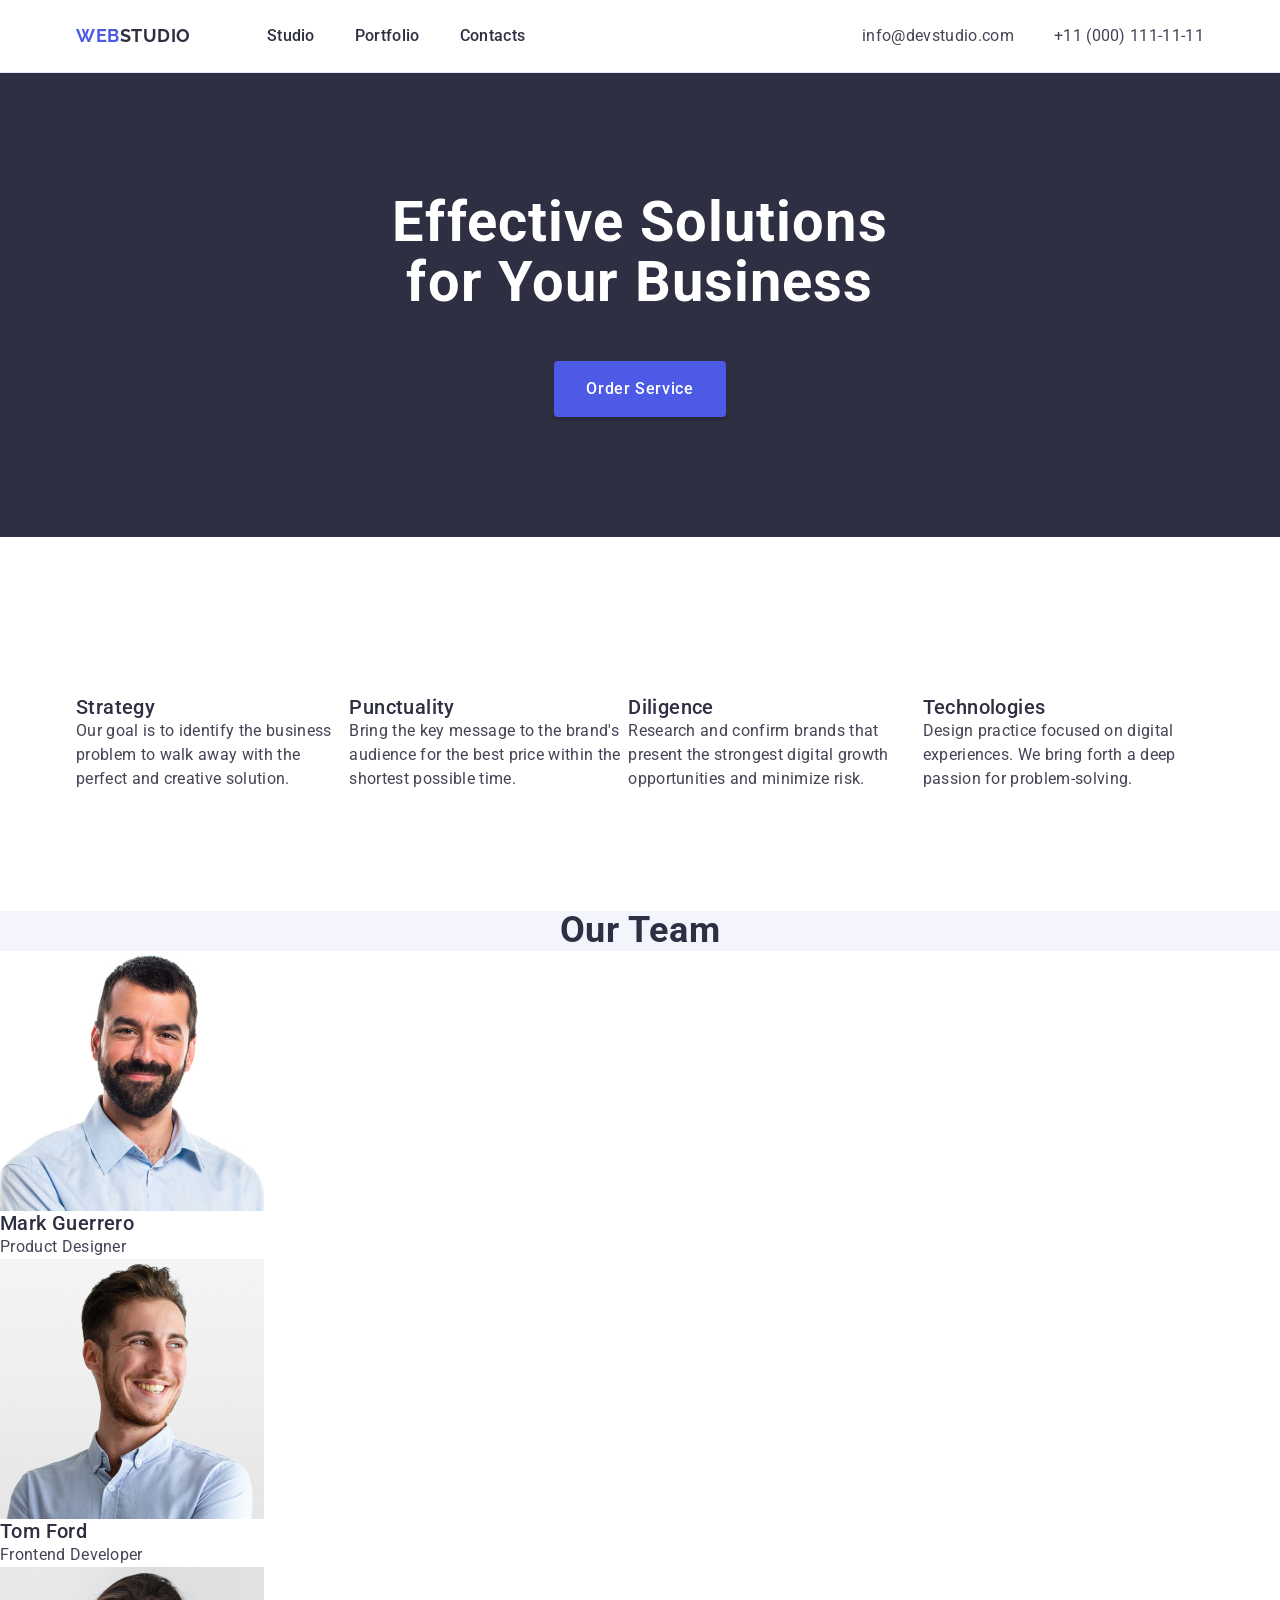
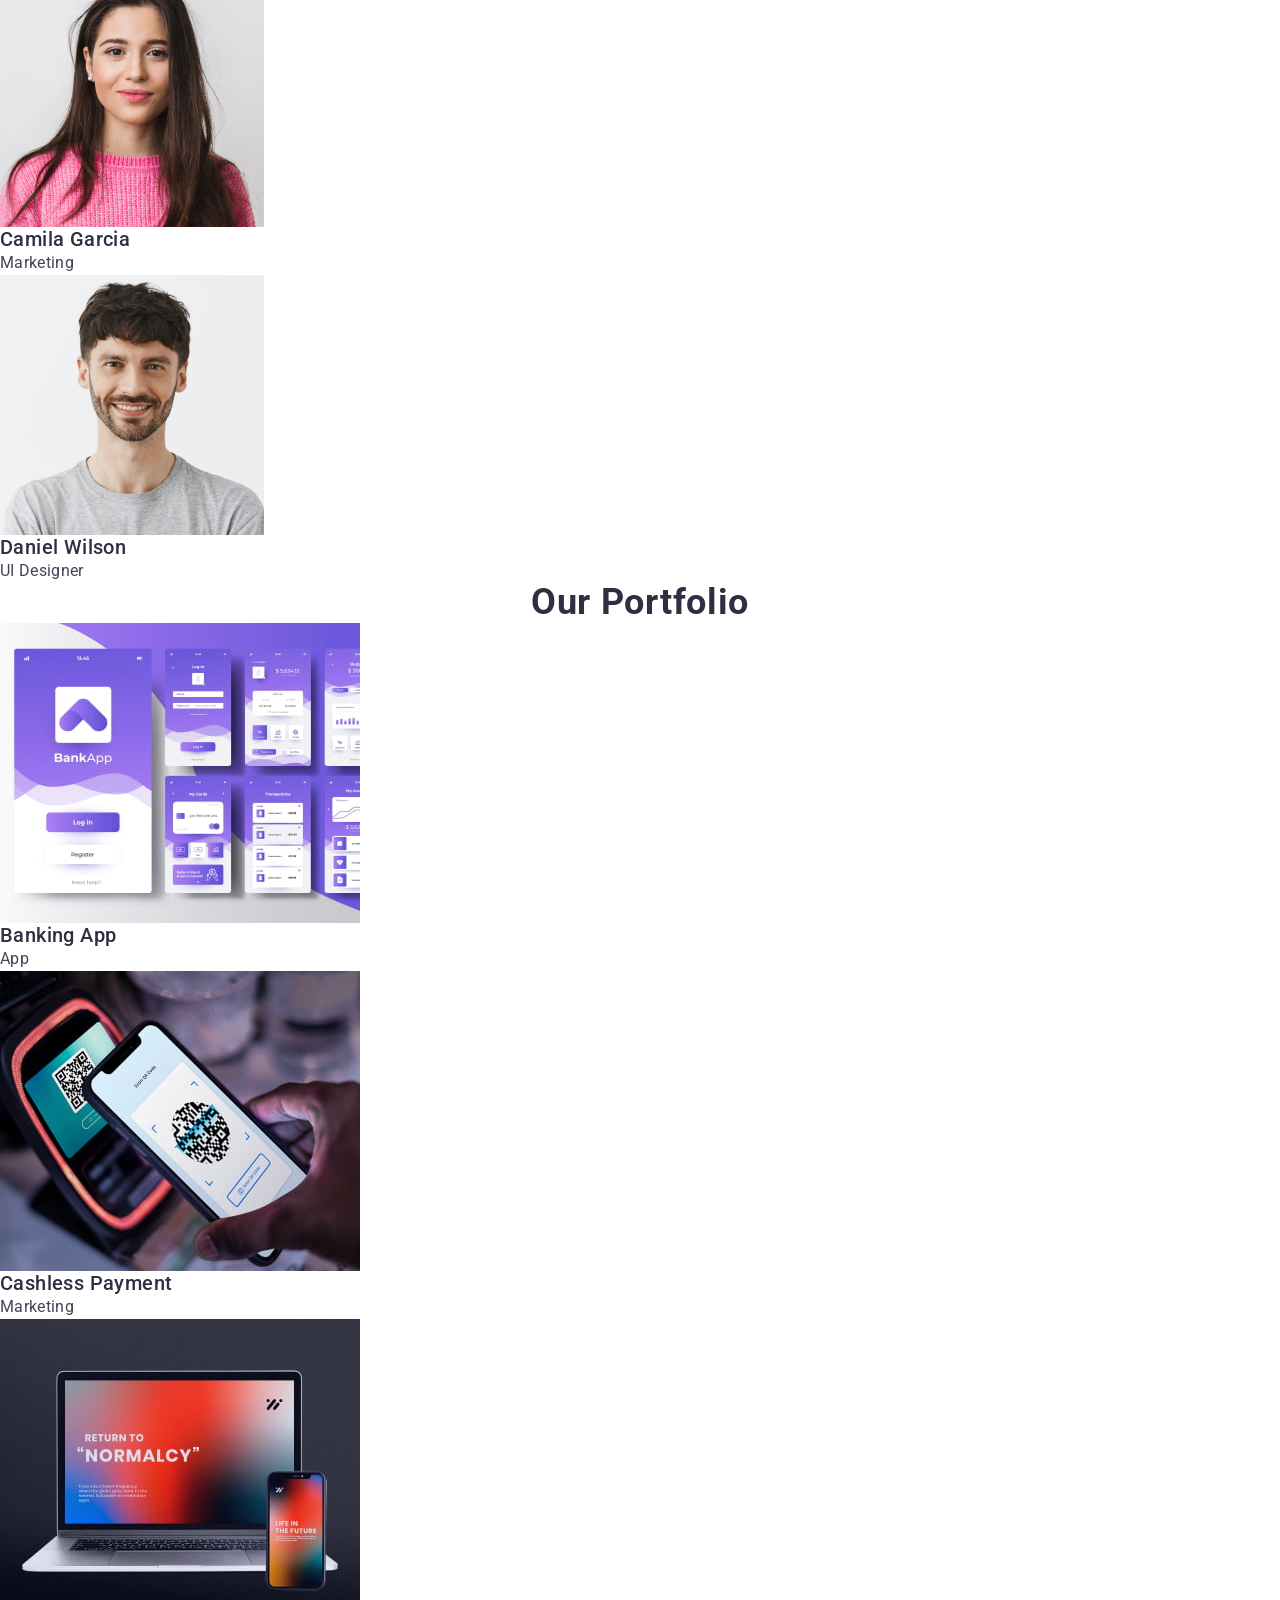
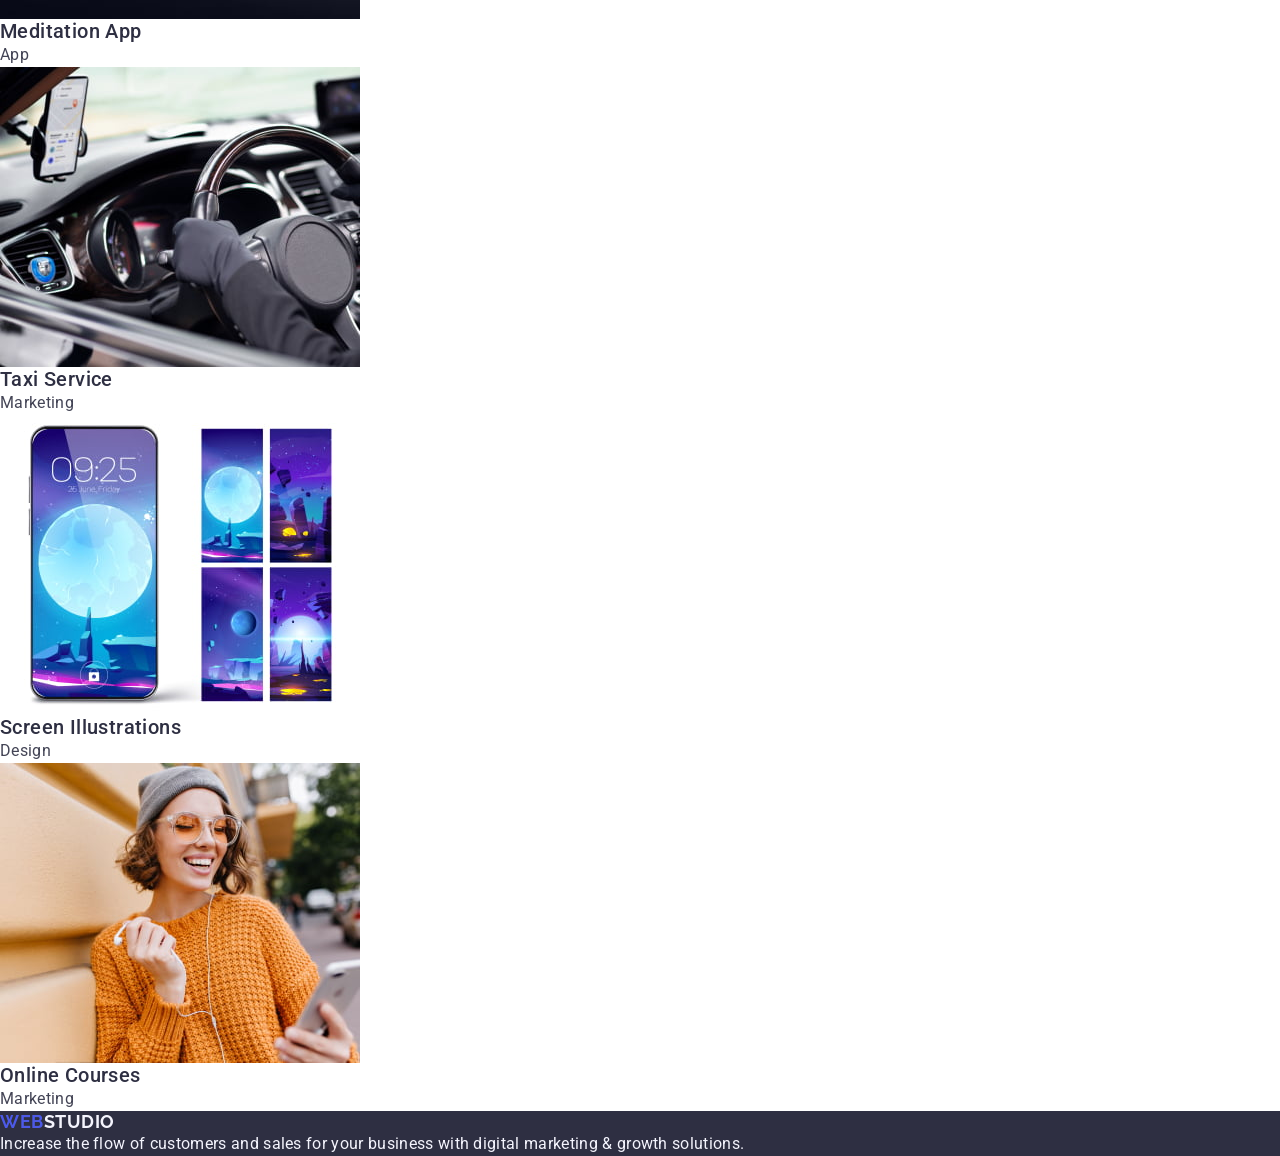
==== commit d1a12d2b: "3.1.2" ====
--- a/index.html
+++ b/index.html
@@ -62,9 +62,10 @@
         </div>
       </section>
       <!-- section two -->
-      <section>
-        <h2 class="title-section-two visually-hidden">Our advantages</h2>
-        <ul class="list-elements">
+      <section class="section">
+        <div class="container cont-sec-two">
+          <h2 class="title-section-two visually-hidden">Our advantages</h2>
+        <ul class="list-elements sec-two-list">
           <li>
             <h3 class="heading-advantages">Strategy</h3>
             <p class="description-advantages">
@@ -94,6 +95,7 @@
             </p>
           </li>
         </ul>
+        </div>
       </section>
       <!-- section three  -->
       <section class="background-clr-sec-four">
--- a/css/styles.css
+++ b/css/styles.css
@@ -238,6 +238,16 @@
   letter-spacing: 0.02em;
   line-height: 1.5;
 }
+
+.sec-two-list {
+  display: flex;
+ 
+}
+
+.cont-sec-two {
+  width: calc ((100%-72px*24) /4)
+} 
+
 /* section three */
 .title-section-three {
   font-weight: 700;
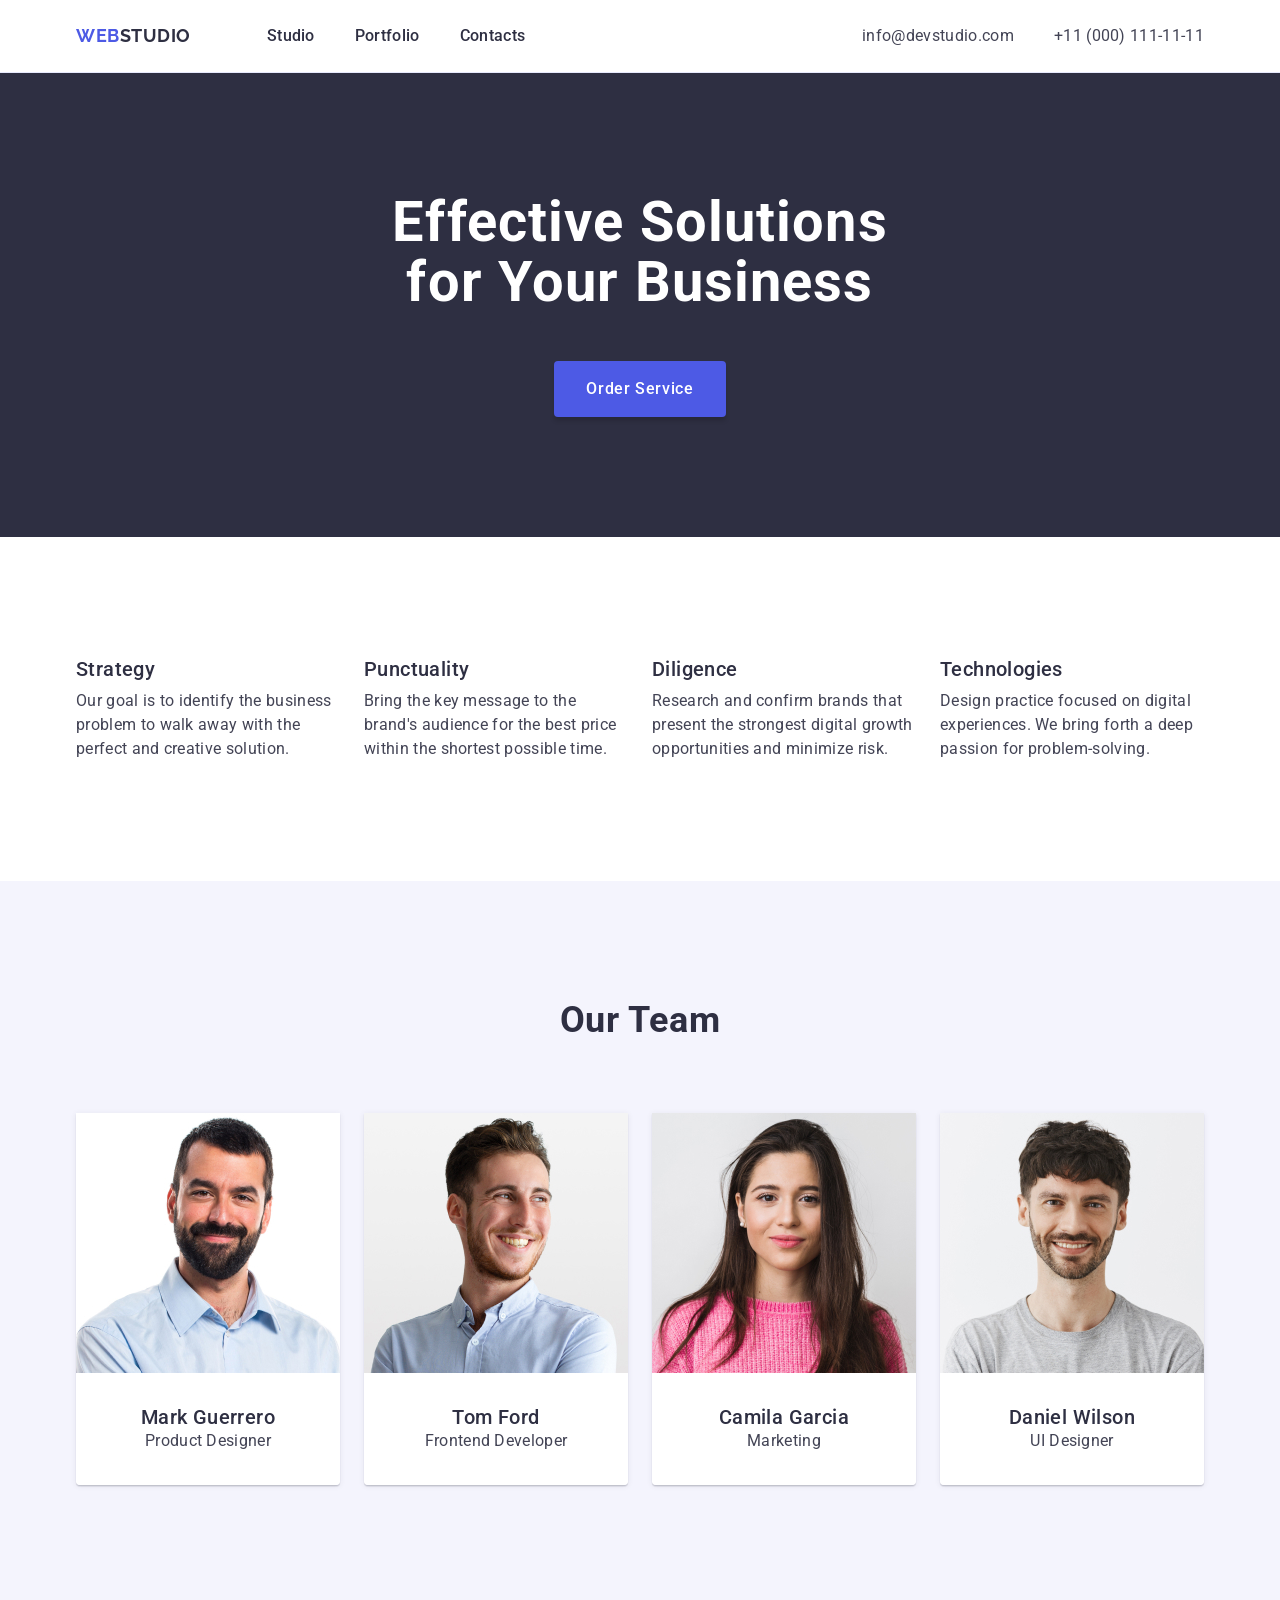
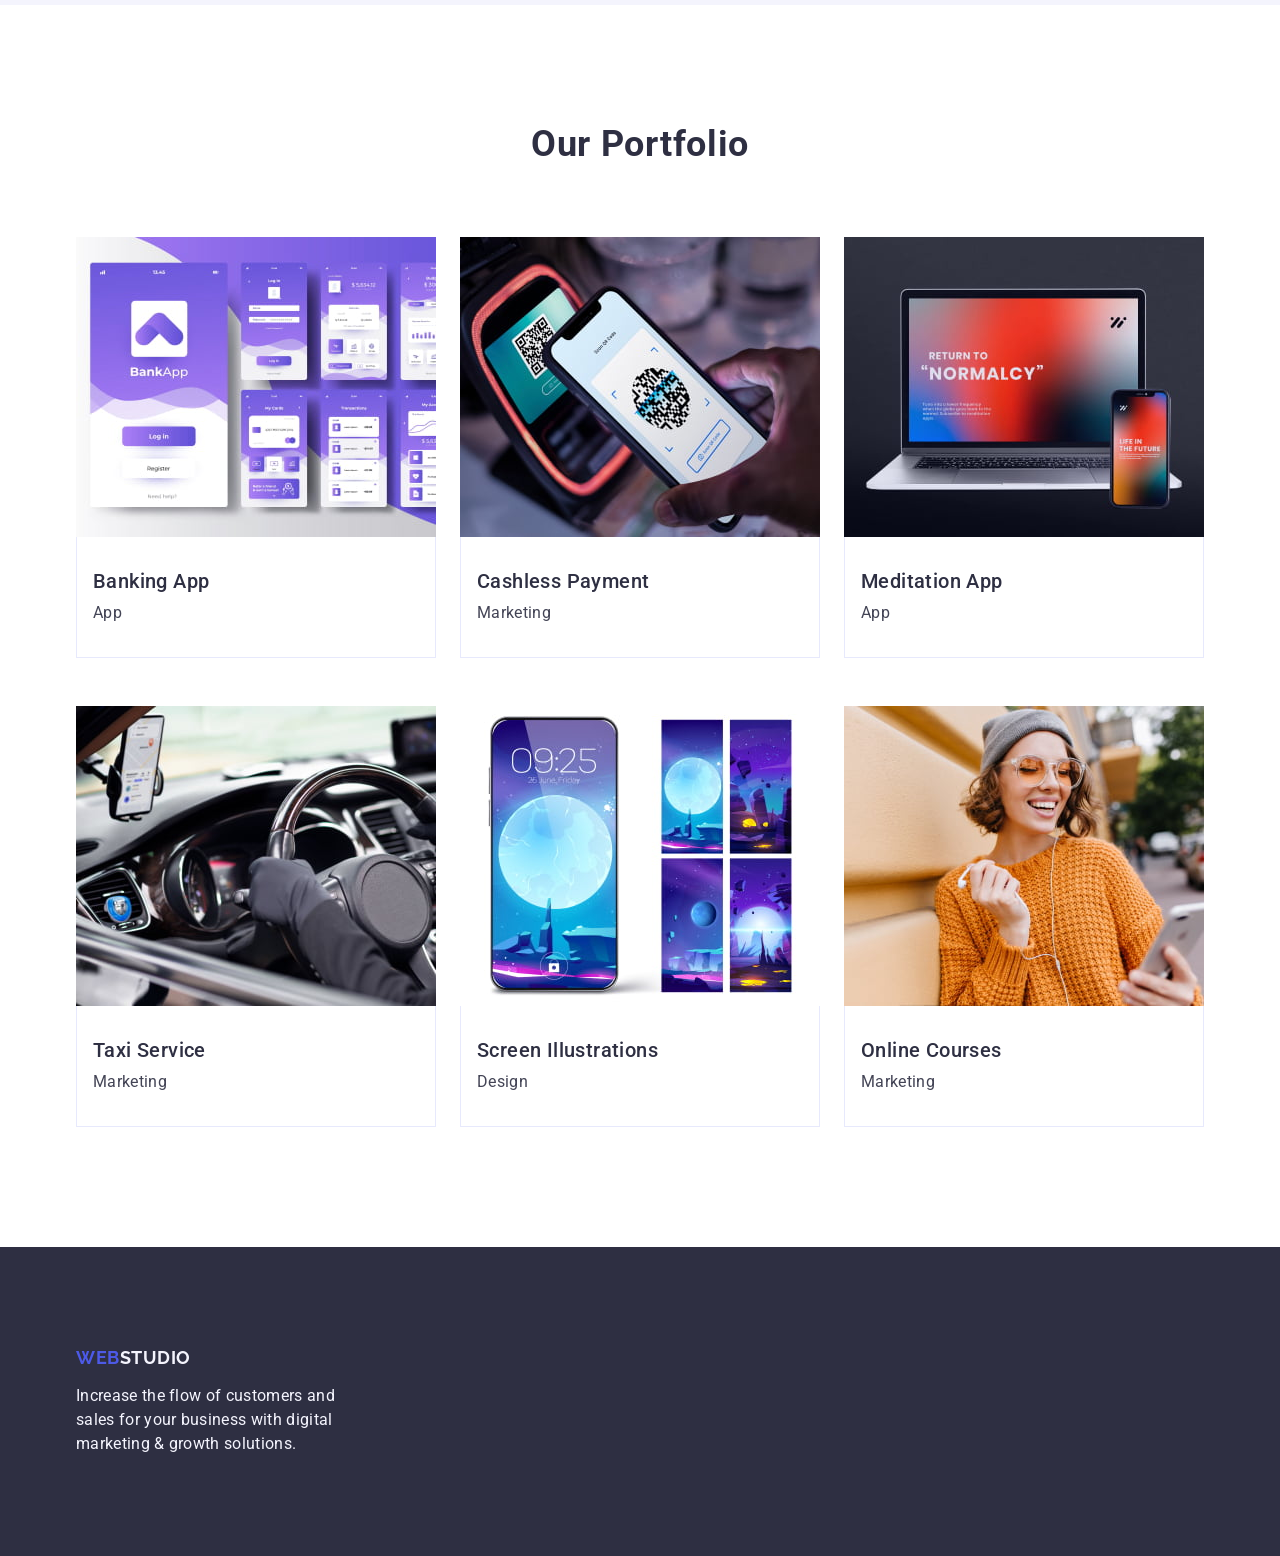
==== commit e57f44ce: "3.2 завершив редагування всіх секцій та футера" ====
--- a/index.html
+++ b/index.html
@@ -67,28 +67,28 @@
           <h2 class="title-section-two visually-hidden">Our advantages</h2>
         <ul class="list-elements sec-two-list">
           <li>
-            <h3 class="heading-advantages">Strategy</h3>
+            <h3 class="heading-advantages title-sec-two-pos">Strategy</h3>
             <p class="description-advantages">
               Our goal is to identify the business problem to walk away with the
               perfect and creative solution.
             </p>
           </li>
           <li>
-            <h3 class="heading-advantages">Punctuality</h3>
+            <h3 class="heading-advantages title-sec-two-pos">Punctuality</h3>
             <p class="description-advantages">
               Bring the key message to the brand's audience for the best price
               within the shortest possible time.
             </p>
           </li>
           <li>
-            <h3 class="heading-advantages">Diligence</h3>
+            <h3 class="heading-advantages title-sec-two-pos">Diligence</h3>
             <p class="description-advantages">
               Research and confirm brands that present the strongest digital
               growth opportunities and minimize risk.
             </p>
           </li>
           <li>
-            <h3 class="heading-advantages">Technologies</h3>
+            <h3 class="heading-advantages title-sec-two-pos">Technologies</h3>
             <p class="description-advantages">
               Design practice focused on digital experiences. We bring forth a
               deep passion for problem-solving.
@@ -98,22 +98,27 @@
         </div>
       </section>
       <!-- section three  -->
-      <section class="background-clr-sec-four">
-        <h2 class="title-section-four">Our Team</h2>
-        <ul class="list-elements">
+      <section class="background-clr-sec-three section">
+        <div class="container">
+          <h2 class="title-section-three sec-three-pos">Our Team</h2>
+        <ul class="list-elements list-card-team">
           <li class="team-cards-color">
             <img
               src="./images/mark-guerrero-opt.jpg"
               alt="Mark Guerrero"
               width="264"
             />
-            <h3 class="team-names">Mark Guerrero</h3>
-            <p class="team-text">Product Designer</p>
+            <div class="text-under-team-card">
+              <h3 class="team-names">Mark Guerrero</h3>
+              <p class="team-text">Product Designer</p>
+            </div>
           </li>
           <li class="team-cards-color">
             <img src="./images/tom-ford-opt.jpg" alt="Tom Ford" width="264" />
-            <h3 class="team-names">Tom Ford</h3>
-            <p class="team-text">Frontend Developer</p>
+            <div class="text-under-team-card">
+              <h3 class="team-names">Tom Ford</h3>
+              <p class="team-text">Frontend Developer</p>
+            </div>
           </li>
           <li class="team-cards-color">
             <img
@@ -121,8 +126,10 @@
               alt="Camila Garcia"
               width="264"
             />
-            <h3 class="team-names">Camila Garcia</h3>
-            <p class="team-text">Marketing</p>
+            <div class="text-under-team-card">
+              <h3 class="team-names">Camila Garcia</h3>
+              <p class="team-text">Marketing</p>
+            </div>
           </li>
           <li class="team-cards-color">
             <img
@@ -130,15 +137,19 @@
               alt="Daniel Wilson"
               width="264"
             />
-            <h3 class="team-names">Daniel Wilson</h3>
-            <p class="team-text">UI Designer</p>
+            <div class="text-under-team-card">
+              <h3 class="team-names">Daniel Wilson</h3>
+              <p class="team-text">UI Designer</p>
+            </div>
           </li>
         </ul>
+        </div>
       </section>
       <!-- section four -->
-      <section>
-        <h2 class="title-section-four">Our Portfolio</h2>
-        <ul class="list-elements">
+      <section class="section">
+        <div class="container">
+          <h2 class="title-portfolio title-section-four">Our Portfolio</h2>
+        <ul class="list-elements portfolio-list-elem">
           <li>
           
               <img
@@ -147,8 +158,10 @@
                 width="360"
                 height="300"
               />
-              <h3 class="title-projects">Banking App</h3>
-              <p class="category-name-projects">App</p>
+              <div class="text-under-portfolio-card">
+                <h3 class="title-projects title-portfolio-text">Banking App</h3>
+                <p class="category-name-projects">App</p>
+              </div>
         
           </li>
           <li>
@@ -159,8 +172,10 @@
                 width="360"
                 height="300"
               />
-              <h3 class="title-projects">Cashless Payment</h3>
-              <p class="category-name-projects">Marketing</p>
+              <div class="text-under-portfolio-card">
+                <h3 class="title-projects title-portfolio-text">Cashless Payment</h3>
+                <p class="category-name-projects">Marketing</p>
+              </div>
           </li>
           <li>
               <img
@@ -168,8 +183,11 @@
                 alt="Meditaion App"
                 width="360"
                 height="300"
-              /><h3 class="title-projects">Meditation App</h3>
-              <p class="category-name-projects">App</p>
+              />
+              <div class="text-under-portfolio-card">
+                <h3 class="title-projects title-portfolio-text">Meditation App</h3>
+                <p class="category-name-projects">App</p>
+              </div>
           </li>
           <li>
               <img
@@ -178,8 +196,10 @@
                 width="360"
                 height="300"
               />
-              <h3 class="title-projects">Taxi Service</h3>
-              <p class="category-name-projects">Marketing</p>
+              <div class="text-under-portfolio-card">
+                <h3 class="title-projects title-portfolio-text">Taxi Service</h3>
+                <p class="category-name-projects">Marketing</p>
+              </div>
           </li>
           <li>
               <img
@@ -188,8 +208,10 @@
                 width="360"
                 height="300"
               />
-              <h3 class="title-projects">Screen Illustrations</h3>
-              <p class="category-name-projects">Design</p>
+              <div class="text-under-portfolio-card">
+                <h3 class="title-projects title-portfolio-text">Screen Illustrations</h3>
+                <p class="category-name-projects">Design</p>
+              </div>
           </li>
           <li>
               <img
@@ -198,21 +220,26 @@
                 width="360"
                 height="300"
               />
-              <h3 class="title-projects">Online Courses</h3>
-              <p class="category-name-projects">Marketing</p>
+              <div class="text-under-portfolio-card">
+                <h3 class="title-projects title-portfolio-text">Online Courses</h3>
+                <p class="category-name-projects">Marketing</p>
+              </div>
         </ul>
+       </div>
       </section>
     </main>
     <!-- footer -->
-    <footer class="background-clr-footer">
-      <a href="./index.html" class="logo-footer">
-      Web<span class="logo-web-footer">Studio</span></a
-      >
-
-      <p class="footer-text">
-        Increase the flow of customers and sales for your business with digital
-        marketing & growth solutions.
-      </p>
+    <footer class="background-clr-footer footer-pos">
+      <div class="container">
+        <a href="./index.html" class="logo-footer footer-logo-pos">
+          Web<span class="logo-web-footer">Studio</span></a
+          >
+    
+          <p class="footer-text">
+            Increase the flow of customers and sales for your business with digital
+            marketing & growth solutions.
+          </p>
+      </div>
     </footer>
   </body>
 </html>
--- a/css/styles.css
+++ b/css/styles.css
@@ -25,11 +25,16 @@
 }
 /* visually-hidden */
 .visually-hidden {
+  position: absolute;
+  width: 1px;
+  height: 1px;
+  margin: -1px;
+  border: 0;
+  padding: 0;
   white-space: nowrap;
+  clip-path: inset(100%);
+  clip: rect(0 0 0 0);
   overflow: hidden;
-  clip: rect(0 0 0 0);
-  clip-path: inset(50%);
-  margin: -1px;
 }
 /* header */
 
@@ -123,6 +128,240 @@
 .logo-web-footer {
   color: #f4f4fd
 }
+
+/* list-elements */
+.list-elements {
+  list-style-type: none;
+}
+/* navigation-links */
+.navigation-link-styles {
+  color: var(--dark-bold-text-color);
+  text-decoration: none;
+  font-weight: 500;
+  line-height: 1.5;
+  letter-spacing: 0.02em;
+}
+.navigation-link-styles:hover {
+  color: var(--hover-shift);
+}
+.navigation-link-styles:focus {
+  color: var(--focus-shift);
+}
+/* header-address */
+.address-styles {
+  color: var(--main-color-text);
+  font-style: normal;
+  text-decoration: none;
+  line-height: 1.5;
+  letter-spacing: 0.02em;
+  display: block;
+  padding: 24px 0;
+}
+.address-styles:hover {
+  color: var(--hover-shift);
+}
+.address-styles:focus {
+  color: var(--focus-shift);
+}
+/* section one */
+.background-clr-sec-one {
+  background-color: var(--secondary-background-color);
+}
+.hero-title {
+  font-size: 56px;
+  line-height: 1.07;
+  font-weight: 700;
+  color: var(--light-text-color);
+  letter-spacing: 0.02em;
+  text-align: center
+  }
+
+  .hero-margin {
+    width: 496px;
+    margin-left: auto;
+    margin-right: auto;
+  }
+
+  /* button-hero section */
+.buttons {
+  background-color: var(--background-buttons-color);
+  color: var(--light-text-color);
+  font-family: "Roboto", sans-serif;
+  font-style: normal;
+  font-size: 16px;
+  line-height: 1.5;
+  font-weight: 500;
+  cursor: pointer;
+  letter-spacing: 0.04em;
+}
+.buttons:hover {
+  background-color: var(--hover-shift);
+}
+.buttons:focus {
+  background-color: var(--focus-shift);
+}
+
+.style-but {
+  display: block;
+ margin-left: auto;
+ margin-right: auto;
+ margin-top: 48px;
+ padding: 16px 32px;
+ border-radius: 4px;
+ box-shadow: 0 4px 4px 0 rgba(0, 0, 0, 0.15);
+ border:transparent;
+}
+
+
+/* section two */
+.title-section-two {
+  font-weight: 700;
+  color: var(--dark-bold-text-color);
+  font-size: 36px;
+  line-height: 1.11;
+  text-transform: capitalize;
+  margin-bottom: 2px;
+}
+.heading-advantages {
+  font-weight: 500;
+  font-size: 20px;
+  line-height: 1.2;
+  color: var(--dark-bold-text-color);
+  letter-spacing: 0.02em;
+}
+.description-advantages {
+  letter-spacing: 0.02em;
+  line-height: 1.5;
+}
+
+.sec-two-list {
+  display: flex;
+  gap: 24px;
+}
+
+.sec-two-list > li {
+  flex-basis: calc((100% - 72px) / 4);
+}
+
+.cont-sec-two {
+  display: flex;
+} 
+
+.title-sec-two-pos {
+  margin-bottom: 8px;
+}
+
+/* section three Our team */
+.background-clr-sec-three {
+  background-color: #f4f4fd;
+}
+.title-section-three {
+  font-weight: 700;
+  color: var(--dark-bold-text-color);
+  font-size: 36px;
+  line-height: 1.11;
+  letter-spacing: 0.02em;
+  text-transform: capitalize;
+  text-align: center 
+}
+
+.team-cards-color {
+  border-radius: 0 0 4px 4px;
+  box-shadow: 0 2px 1px 0 rgba(46, 47, 66, 0.08), 0 1px 1px 0 rgba(46, 47, 66, 0.16), 0 1px 6px 0 rgba(46, 47, 66, 0.08);
+}
+
+.sec-three-pos {
+margin-bottom: 72px;
+}
+
+.team-names {
+  font-weight: 500;
+  font-size: 20px;
+  line-height: 1.2;
+  color: var(--dark-bold-text-color);
+  letter-spacing: 0.02em;
+}
+.team-text {
+  line-height: 1.5;
+  letter-spacing: 0.02em;
+}
+
+.text-under-team-card {
+padding: 32px 16px;
+text-align: center;
+background-color: #fff;
+border-radius: 0 0 4px 4px;
+}
+
+.list-card-team {
+  display: flex;
+  gap: 24px;
+}
+
+.list-card-team > li {
+  flex-basis: calc((100% - 72px) / 4);
+}
+
+/* section four portfolio page */
+.title-portfolio {
+  font-weight: 700;
+  color: var(--dark-bold-text-color);
+  font-size: 36px;
+  line-height: 1.11;
+  letter-spacing: 0.02em;
+  text-align: center;
+}
+
+.portfolio-list-elem {
+  display: flex;
+  flex-wrap: wrap;
+  row-gap: 48px;
+  column-gap: 24px;
+}
+
+.title-projects {
+  font-weight: 500;
+  font-size: 20px;
+  line-height: 1.2;
+  color: var(--dark-bold-text-color);
+  letter-spacing: 0.02em;
+}
+.category-name-projects {
+  letter-spacing: 0.02em;
+  line-height: 1.5;
+  color: var(--main-color-text);
+}
+
+.title-portfolio-text{
+margin-bottom: 8px;
+}
+
+.title-section-four {
+  margin-bottom: 72px;
+}
+
+.text-under-portfolio-card {
+  padding-top: 32px;
+  padding-bottom: 32px;
+  padding-left: 16px;
+  border-left: 1px solid #e7e9fc;
+  border-right: 1px solid #e7e9fc;
+  border-bottom: 1px solid #e7e9fc;
+}
+
+
+
+/* footer */
+.background-clr-footer {
+  background-color: var(--secondary-background-color);
+}
+.footer-text {
+  color: var(--footer-text-color);
+  letter-spacing: 0.02em;
+  line-height: 1.5;
+  width: 264px;
+}
+
 /* logo footer */
 .logo-footer {
   font-family: "Raleway", sans-serif;
@@ -135,183 +374,12 @@
   letter-spacing: 0.03em;
   font-weight: 700
 }
-/* list-elements */
-.list-elements {
-  list-style-type: none;
-}
-/* navigation-links */
-.navigation-link-styles {
-  color: var(--dark-bold-text-color);
-  text-decoration: none;
-  font-weight: 500;
-  line-height: 1.5;
-  letter-spacing: 0.02em;
-}
-.navigation-link-styles:hover {
-  color: var(--hover-shift);
-}
-.navigation-link-styles:focus {
-  color: var(--focus-shift);
-}
-/* header-address */
-.address-styles {
-  color: var(--main-color-text);
-  font-style: normal;
-  text-decoration: none;
-  line-height: 1.5;
-  letter-spacing: 0.02em;
-  display: block;
-  padding: 24px 0;
-}
-.address-styles:hover {
-  color: var(--hover-shift);
-}
-.address-styles:focus {
-  color: var(--focus-shift);
-}
-/* section one */
-.background-clr-sec-one {
-  background-color: var(--secondary-background-color);
-}
-.hero-title {
-  font-size: 56px;
-  line-height: 1.07;
-  font-weight: 700;
-  color: var(--light-text-color);
-  letter-spacing: 0.02em;
-  text-align: center
-  }
-
-  .hero-margin {
-    width: 496px;
-    margin-left: auto;
-    margin-right: auto;
-  }
-
-  /* button-hero section */
-.buttons {
-  background-color: var(--background-buttons-color);
-  color: var(--light-text-color);
-  font-family: "Roboto", sans-serif;
-  font-style: normal;
-  font-size: 16px;
-  line-height: 1.5;
-  font-weight: 500;
-  cursor: pointer;
-  letter-spacing: 0.04em;
-}
-.buttons:hover {
-  background-color: var(--hover-shift);
-}
-.buttons:focus {
-  background-color: var(--focus-shift);
-}
-
-.style-but {
-  display: block;
- margin-left: auto;
- margin-right: auto;
- margin-top: 48px;
- padding: 16px 32px;
- border-radius: 4px;
- box-shadow: 0 4px 4px 0 rgba(0, 0, 0, 0.15);
- border:transparent;
-}
-
-
-/* section two */
-.title-section-two {
-  font-weight: 700;
-  color: var(--dark-bold-text-color);
-  font-size: 36px;
-  line-height: 1.11;
-  text-transform: capitalize;
-}
-.heading-advantages {
-  font-weight: 500;
-  font-size: 20px;
-  line-height: 1.2;
-  color: var(--dark-bold-text-color);
-  letter-spacing: 0.02em;
-}
-.description-advantages {
-  letter-spacing: 0.02em;
-  line-height: 1.5;
-}
-
-.sec-two-list {
-  display: flex;
- 
-}
-
-.cont-sec-two {
-  width: calc ((100%-72px*24) /4)
-} 
-
-/* section three */
-.title-section-three {
-  font-weight: 700;
-  color: var(--dark-bold-text-color);
-  font-size: 36px;
-  line-height: 1.11;
-  letter-spacing: 0.02em;
-  text-transform: capitalize;
-}
-/* section four */
-.background-clr-sec-four {
-  background-color: #f4f4fd;
-}
-.title-section-four {
-  font-weight: 700;
-  color: var(--dark-bold-text-color);
-  font-size: 36px;
-  line-height: 1.11;
-  letter-spacing: 0.02em;
-  text-transform: capitalize;
-  text-align: center 
-}
-.team-names {
-  font-weight: 500;
-  font-size: 20px;
-  line-height: 1.2;
-  color: var(--dark-bold-text-color);
-  letter-spacing: 0.02em;
-}
-.team-text {
-  line-height: 1.5;
-  letter-spacing: 0.02em;
-}
-.team-cards-color {
-  background-color: var(--background-color-team-cards);
-}
-/* footer */
-.background-clr-footer {
-  background-color: var(--secondary-background-color);
-}
-.footer-text {
-  color: var(--footer-text-color);
-  letter-spacing: 0.02em;
-  line-height: 1.5;
-}
-
-/* portfolio page */
-.title-portfolio {
-  font-weight: 700;
-  color: var(--dark-bold-text-color);
-  font-size: 36px;
-  line-height: 1.11;
-  letter-spacing: 0.02em;
-}
-.title-projects {
-  font-weight: 500;
-  font-size: 20px;
-  line-height: 1.2;
-  color: var(--dark-bold-text-color);
-  letter-spacing: 0.02em;
-}
-.category-name-projects {
-  letter-spacing: 0.02em;
-  line-height: 1.5;
-  color: var(--main-color-text);
-}
-
+
+.footer-pos {
+  padding: 100px 0;
+}
+
+.footer-logo-pos {
+  display: flex;
+  margin-bottom: 16px;
+}
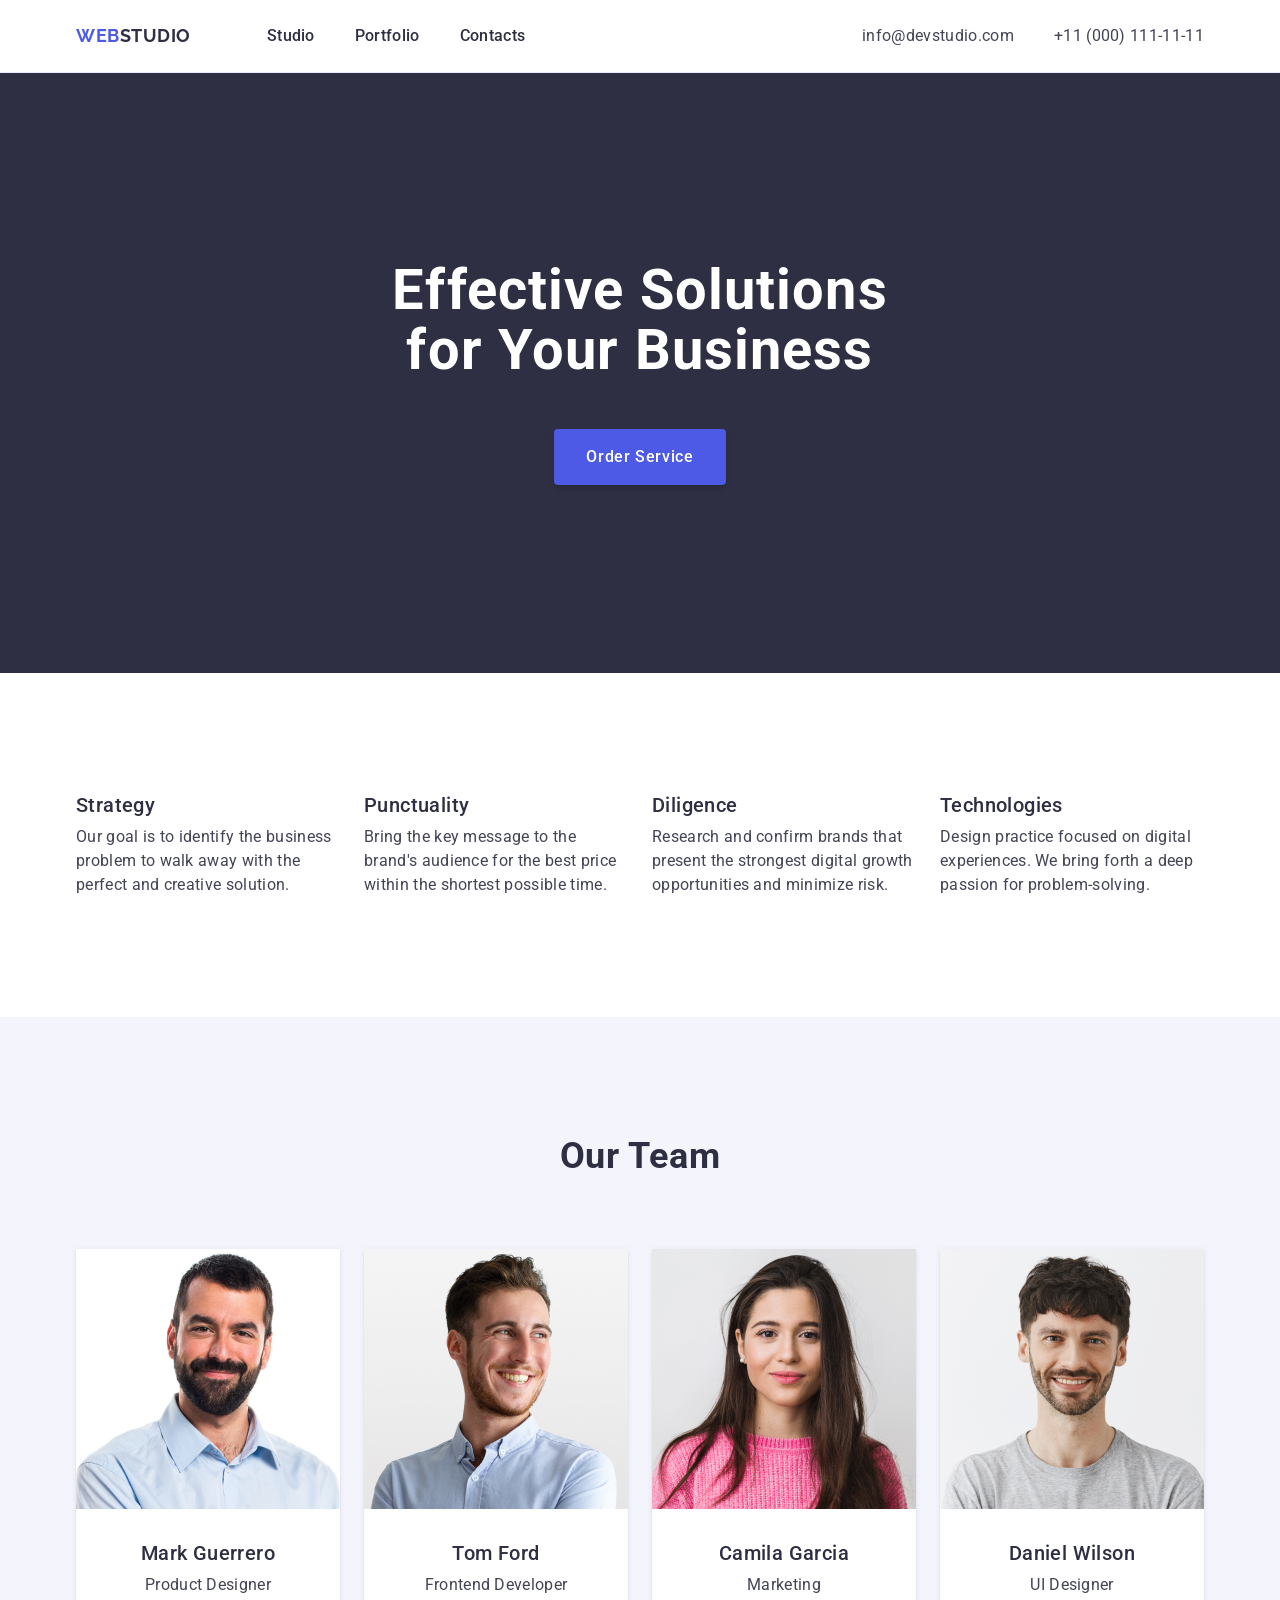
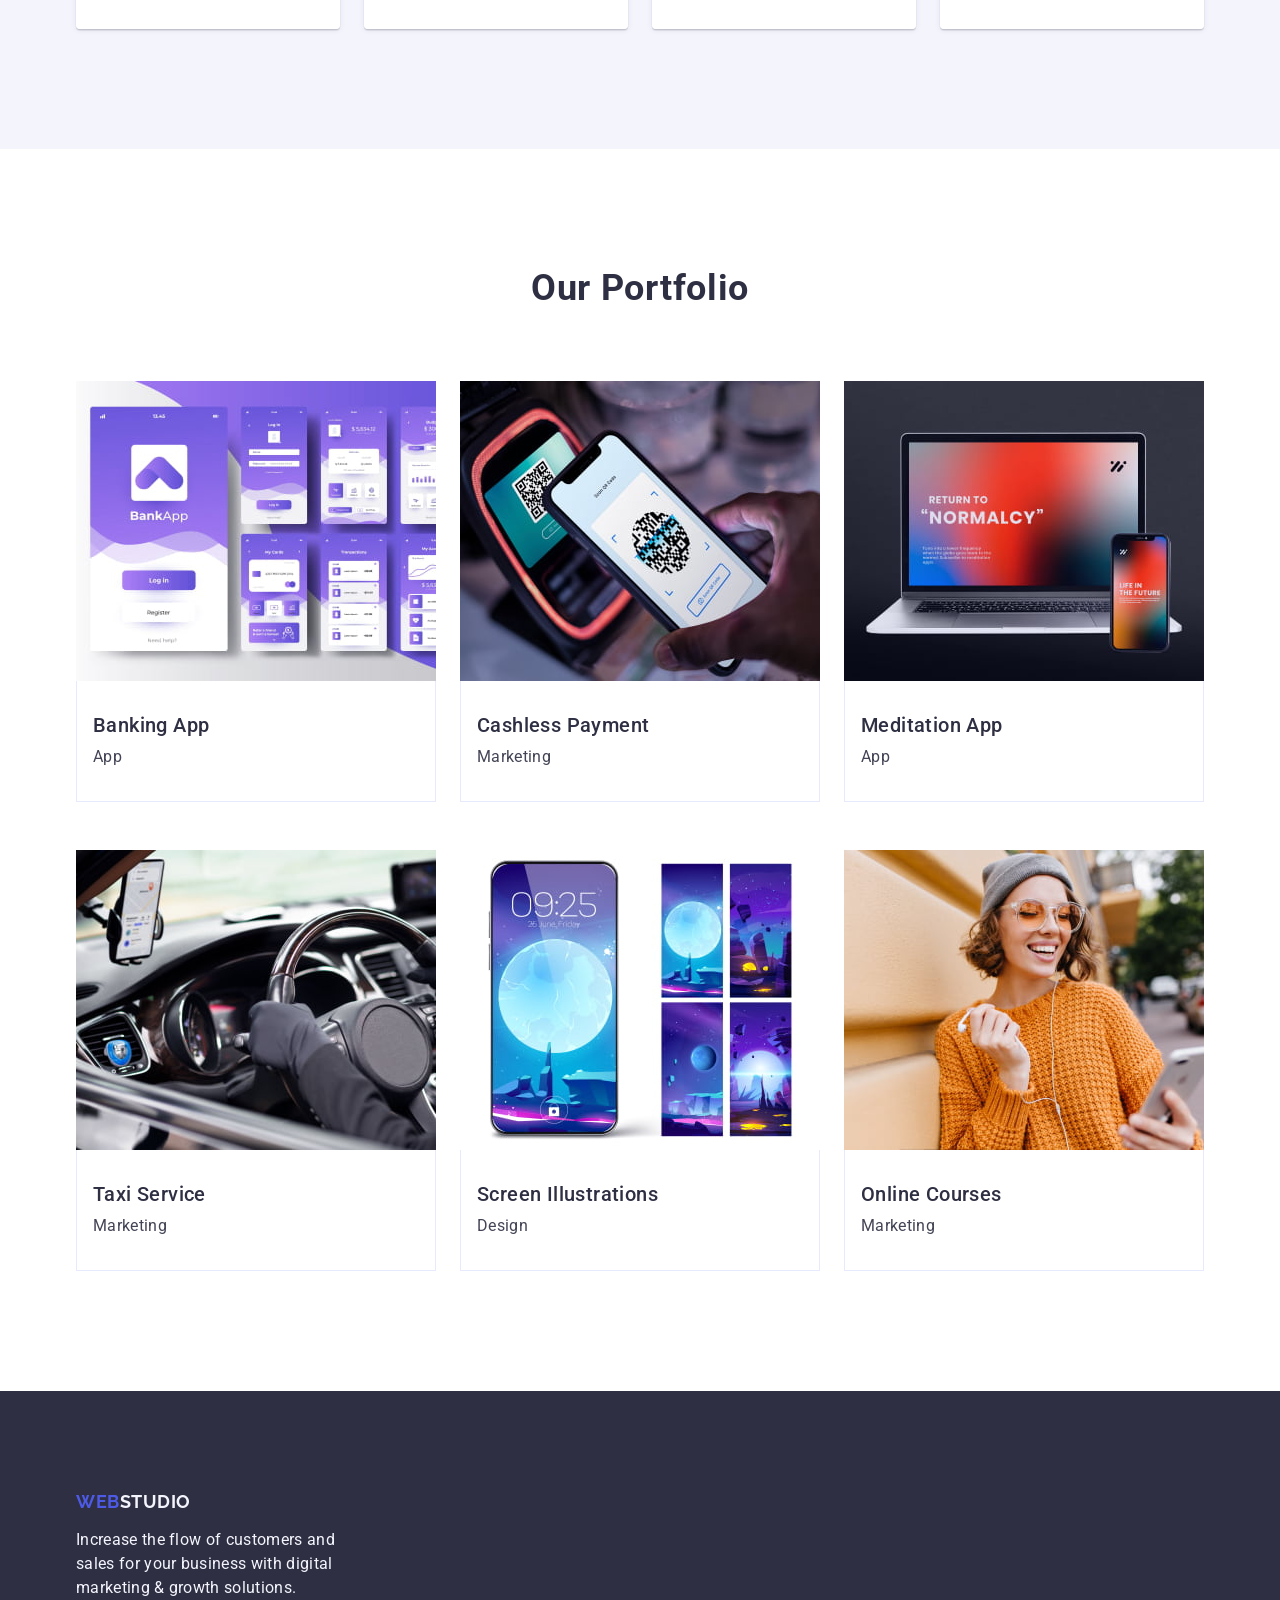
==== commit 93e39f65: "3.2.1 правки для автоперевірки" ====
--- a/index.html
+++ b/index.html
@@ -55,8 +55,8 @@
     <!-- main -->
     <main>
       <!-- section one -->
-      <section class="background-clr-sec-one">
-        <div class="container section">
+      <section class="background-clr-sec-one section-hero-position">
+        <div class="container">
           <h1 class="hero-title hero-margin">Effective Solutions for Your Business</h1>
           <button type="button" class="buttons style-but">Order Service</button>
         </div>
@@ -64,10 +64,10 @@
       <!-- section two -->
       <section class="section">
         <div class="container cont-sec-two">
-          <h2 class="title-section-two visually-hidden">Our advantages</h2>
+          <h2 class="visually-hidden">Our advantages</h2>
         <ul class="list-elements sec-two-list">
           <li>
-            <h3 class="heading-advantages title-sec-two-pos">Strategy</h3>
+            <h3 class="heading-advantages">Strategy</h3>
             <p class="description-advantages">
               Our goal is to identify the business problem to walk away with the
               perfect and creative solution.
@@ -159,7 +159,7 @@
                 height="300"
               />
               <div class="text-under-portfolio-card">
-                <h3 class="title-projects title-portfolio-text">Banking App</h3>
+                <h3 class="title-projects">Banking App</h3>
                 <p class="category-name-projects">App</p>
               </div>
         
@@ -173,7 +173,7 @@
                 height="300"
               />
               <div class="text-under-portfolio-card">
-                <h3 class="title-projects title-portfolio-text">Cashless Payment</h3>
+                <h3 class="title-projects">Cashless Payment</h3>
                 <p class="category-name-projects">Marketing</p>
               </div>
           </li>
@@ -185,7 +185,7 @@
                 height="300"
               />
               <div class="text-under-portfolio-card">
-                <h3 class="title-projects title-portfolio-text">Meditation App</h3>
+                <h3 class="title-projects">Meditation App</h3>
                 <p class="category-name-projects">App</p>
               </div>
           </li>
@@ -197,7 +197,7 @@
                 height="300"
               />
               <div class="text-under-portfolio-card">
-                <h3 class="title-projects title-portfolio-text">Taxi Service</h3>
+                <h3 class="title-projects">Taxi Service</h3>
                 <p class="category-name-projects">Marketing</p>
               </div>
           </li>
@@ -209,7 +209,7 @@
                 height="300"
               />
               <div class="text-under-portfolio-card">
-                <h3 class="title-projects title-portfolio-text">Screen Illustrations</h3>
+                <h3 class="title-projects">Screen Illustrations</h3>
                 <p class="category-name-projects">Design</p>
               </div>
           </li>
@@ -221,7 +221,7 @@
                 height="300"
               />
               <div class="text-under-portfolio-card">
-                <h3 class="title-projects title-portfolio-text">Online Courses</h3>
+                <h3 class="title-projects">Online Courses</h3>
                 <p class="category-name-projects">Marketing</p>
               </div>
         </ul>
--- a/css/styles.css
+++ b/css/styles.css
@@ -164,6 +164,12 @@
   color: var(--focus-shift);
 }
 /* section one */
+
+.section-hero-position {
+  padding-top: 188px;
+  padding-bottom: 188px;
+}
+
 .background-clr-sec-one {
   background-color: var(--secondary-background-color);
 }
@@ -177,7 +183,7 @@
   }
 
   .hero-margin {
-    width: 496px;
+    max-width: 496px;
     margin-left: auto;
     margin-right: auto;
   }
@@ -210,24 +216,28 @@
  border-radius: 4px;
  box-shadow: 0 4px 4px 0 rgba(0, 0, 0, 0.15);
  border:transparent;
+ min-width: 169px;
 }
 
 
 /* section two */
-.title-section-two {
+
+/* .title-section-two {
   font-weight: 700;
   color: var(--dark-bold-text-color);
   font-size: 36px;
   line-height: 1.11;
   text-transform: capitalize;
   margin-bottom: 2px;
-}
+} */
+
 .heading-advantages {
   font-weight: 500;
   font-size: 20px;
   line-height: 1.2;
   color: var(--dark-bold-text-color);
   letter-spacing: 0.02em;
+  margin-bottom: 8px;
 }
 .description-advantages {
   letter-spacing: 0.02em;
@@ -247,9 +257,6 @@
   display: flex;
 } 
 
-.title-sec-two-pos {
-  margin-bottom: 8px;
-}
 
 /* section three Our team */
 .background-clr-sec-three {
@@ -280,6 +287,7 @@
   line-height: 1.2;
   color: var(--dark-bold-text-color);
   letter-spacing: 0.02em;
+  margin-bottom: 8px;
 }
 .team-text {
   line-height: 1.5;
@@ -287,7 +295,7 @@
 }
 
 .text-under-team-card {
-padding: 32px 16px;
+padding: 32px 0px;
 text-align: center;
 background-color: #fff;
 border-radius: 0 0 4px 4px;
@@ -325,15 +333,12 @@
   line-height: 1.2;
   color: var(--dark-bold-text-color);
   letter-spacing: 0.02em;
+  margin-bottom: 8px;
 }
 .category-name-projects {
   letter-spacing: 0.02em;
   line-height: 1.5;
   color: var(--main-color-text);
-}
-
-.title-portfolio-text{
-margin-bottom: 8px;
 }
 
 .title-section-four {
@@ -341,9 +346,7 @@
 }
 
 .text-under-portfolio-card {
-  padding-top: 32px;
-  padding-bottom: 32px;
-  padding-left: 16px;
+  padding: 32px 16px;
   border-left: 1px solid #e7e9fc;
   border-right: 1px solid #e7e9fc;
   border-bottom: 1px solid #e7e9fc;
@@ -380,6 +383,6 @@
 }
 
 .footer-logo-pos {
-  display: flex;
+  display: inline-block;
   margin-bottom: 16px;
 }
